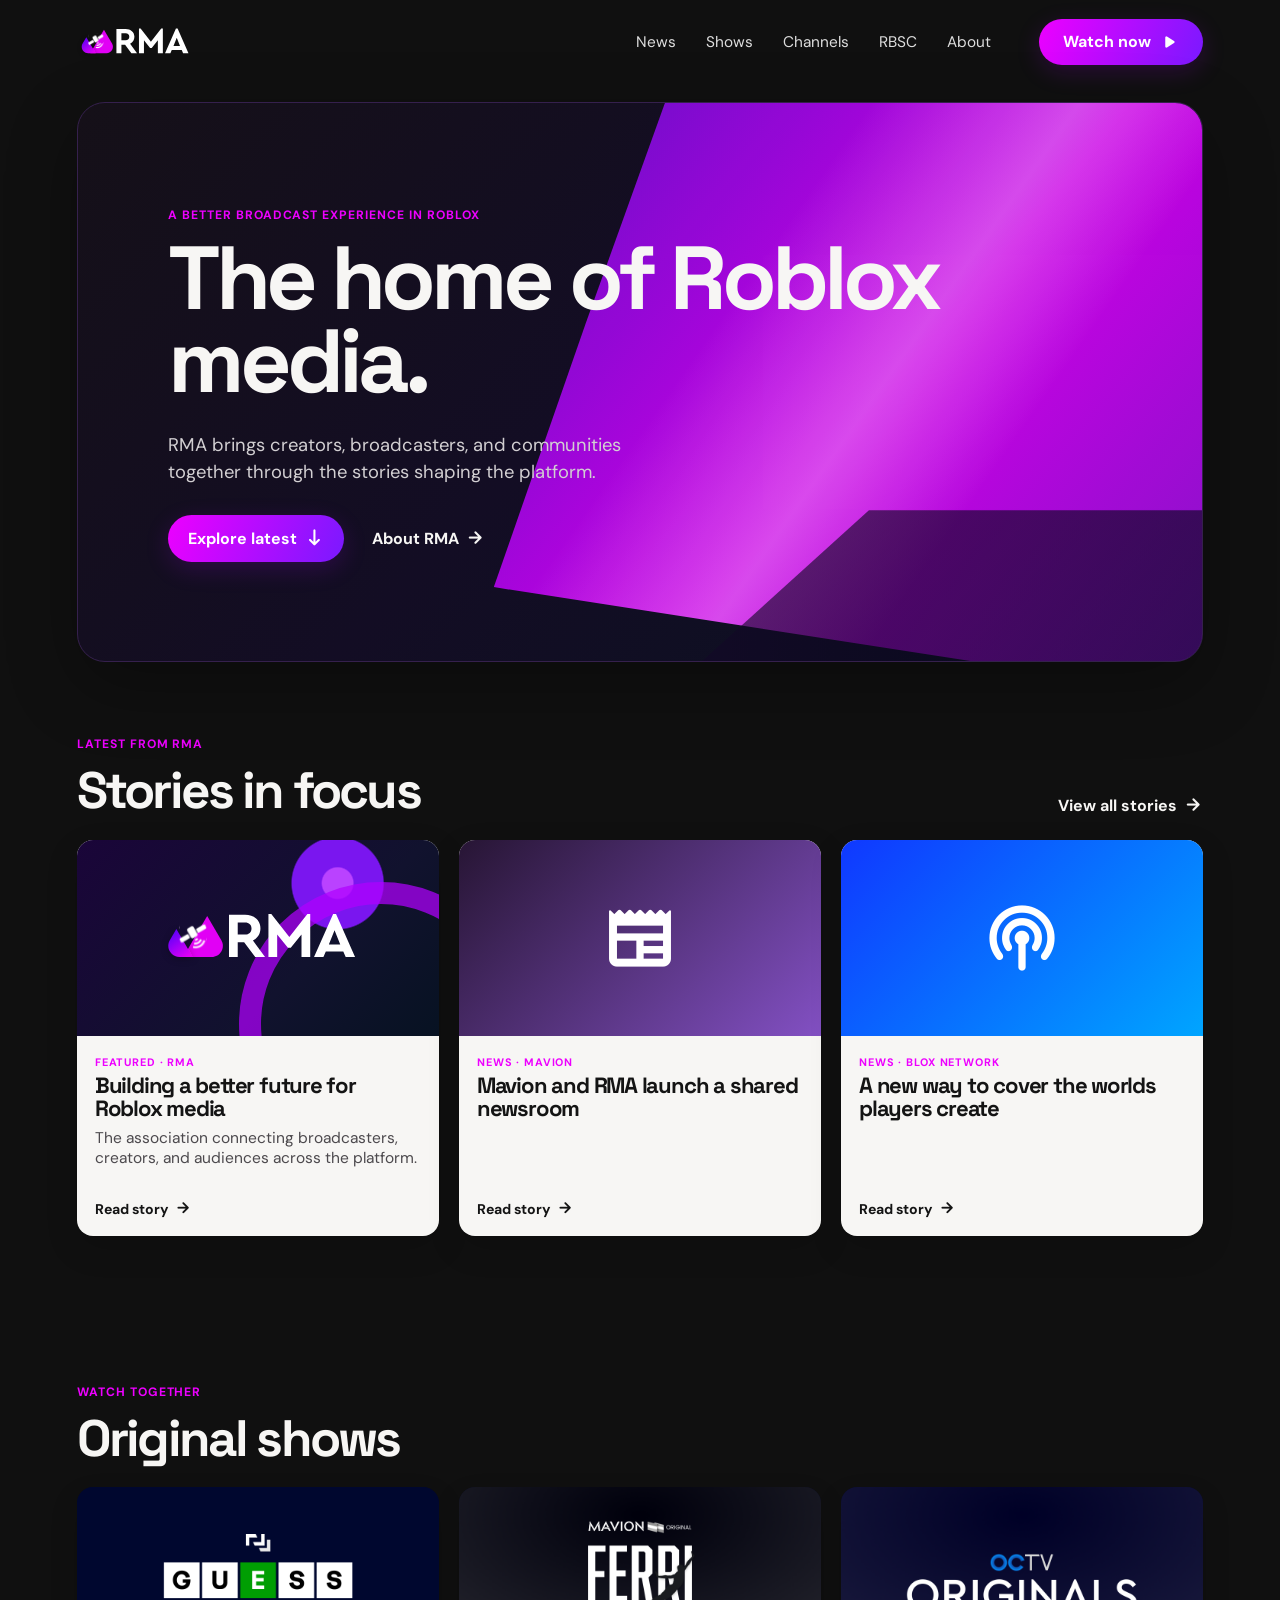
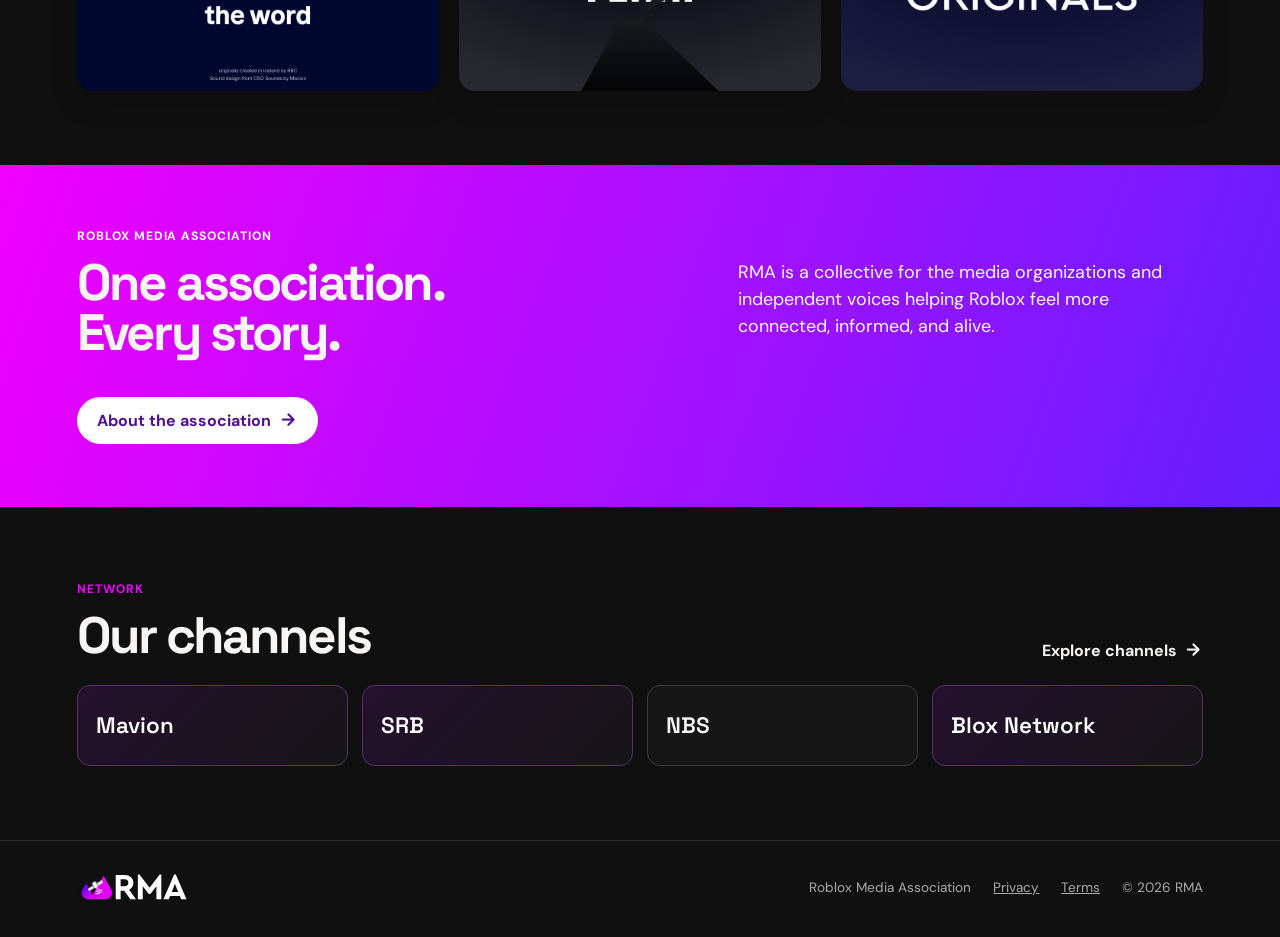
==== index.html @ 397e0dff "Add SRB Network verified channel link" ====
<!doctype html>
<html lang="en">
  <head>
    <meta charset="UTF-8" />
    <meta name="viewport" content="width=device-width, initial-scale=1.0" />
    <meta name="description" content="RMA — the Roblox Media Association." />
    <title>RMA — Roblox Media Association</title>
    <link rel="preconnect" href="https://fonts.googleapis.com" />
    <link rel="preconnect" href="https://fonts.gstatic.com" crossorigin />
    <link href="https://fonts.googleapis.com/css2?family=DM+Sans:wght@400;500;600;700&family=Space+Grotesk:wght@500;600;700&family=Material+Symbols+Rounded:opsz,wght,FILL,GRAD@20..48,100..700,0..1,-50..200&display=swap" rel="stylesheet" />
    <link rel="stylesheet" href="styles.css" />
    <link rel="stylesheet" href="header-fix.css" />
    <link rel="stylesheet" href="design-refine.css" />
    <link rel="stylesheet" href="pages.css" />
    <link rel="stylesheet" href="hero-refine.css" />
    <link rel="stylesheet" href="channel-links.css" />
  </head>
  <body>
    <header class="topbar">
      <a class="brand" href="#top" aria-label="RMA home"><img src="assets/rma-light.svg" alt="RMA" /></a>
      <nav aria-label="Primary navigation"><a href="news.html">News</a><a href="shows.html">Shows</a><a href="channels.html">Channels</a><a href="rbsc.html">RBSC</a><a href="about.html">About</a></nav>
      <a class="watch-button" href="shows.html">Watch now <span class="material-symbols-rounded">play_arrow</span></a>
    </header>

    <main id="top">
      <section class="hero" aria-labelledby="hero-title">
        <p class="eyebrow">A better broadcast experience in Roblox</p>
        <h1 id="hero-title">The home of Roblox media.</h1>
        <p class="hero-copy">RMA brings creators, broadcasters, and communities together through the stories shaping the platform.</p>
        <div class="hero-actions"><a class="primary-button" href="news.html">Explore latest <span class="material-symbols-rounded">south</span></a><a class="text-link" href="about.html">About RMA <span class="material-symbols-rounded">arrow_forward</span></a></div>
        <div class="signal signal-one"></div><div class="signal signal-two"></div>
      </section>

      <section class="section" id="news" aria-labelledby="news-title">
        <div class="section-heading"><div><p class="eyebrow">Latest from RMA</p><h2 id="news-title">Stories in focus</h2></div><a class="text-link" href="news.html">View all stories <span class="material-symbols-rounded">arrow_forward</span></a></div>
        <div class="story-grid" id="all-stories">
          <article class="story story-feature"><div class="art orbital"><img src="assets/rma-light.svg" alt="RMA" /></div><div class="story-content"><p class="tag">Featured · RMA</p><h3>Building a better future for Roblox media</h3><p>The association connecting broadcasters, creators, and audiences across the platform.</p><a href="about.html">Read story <span class="material-symbols-rounded">arrow_forward</span></a></div></article>
          <article class="story"><div class="art dusk"><span class="material-symbols-rounded">newspaper</span></div><div class="story-content"><p class="tag">News · Mavion</p><h3>Mavion and RMA launch a shared newsroom</h3><a href="news.html">Read story <span class="material-symbols-rounded">arrow_forward</span></a></div></article>
          <article class="story"><div class="art neon"><span class="material-symbols-rounded">podcasts</span></div><div class="story-content"><p class="tag">News · Blox Network</p><h3>A new way to cover the worlds players create</h3><a href="news.html">Read story <span class="material-symbols-rounded">arrow_forward</span></a></div></article>
        </div>
      </section>

      <section class="section" id="shows" aria-labelledby="shows-title">
        <div class="section-heading"><div><p class="eyebrow">Watch together</p><h2 id="shows-title">Original shows</h2></div></div>
        <div class="show-grid">
          <a class="show-card" href="shows.html"><img src="assets/guess-the-word.png" alt="Guess the Word game show" /></a>
          <a class="show-card" href="shows.html"><img src="assets/ferry.png" alt="Mavion Original Ferry" /></a>
          <a class="show-card" href="shows.html"><img src="assets/octv-originals.png" alt="OCTV Originals" /></a>
        </div>
      </section>

      <section class="association" id="about"><div><p class="eyebrow">Roblox Media Association</p><h2>One association.<br/>Every story.</h2></div><p>RMA is a collective for the media organizations and independent voices helping Roblox feel more connected, informed, and alive.</p><a class="primary-button" href="about.html">About the association <span class="material-symbols-rounded">arrow_forward</span></a></section>

      <section class="section" id="channels" aria-labelledby="channels-title"><div class="section-heading"><div><p class="eyebrow">Network</p><h2 id="channels-title">Our channels</h2></div><a class="text-link" href="channels.html">Explore channels <span class="material-symbols-rounded">arrow_forward</span></a></div><div class="channel-list"><a href="external.html?site=mavion">Mavion</a><a href="external.html?site=srb">SRB</a><span>NBS</span><a href="external.html?site=blox">Blox Network</a></div></section>
    </main>
    <footer><a class="brand" href="#top"><img src="assets/rma-light.svg" alt="RMA" /></a><span>Roblox Media Association</span><a href="privacy.html">Privacy</a><a href="terms.html">Terms</a><span>© 2026 RMA</span></footer>
  <script src="page-transitions.js"></script></body>
</html>
---- styles.css ----
:root{--bg:#101010;--paper:#f7f6f4;--ink:#141414;--pink:#ed00ff}*{box-sizing:border-box}html{scroll-behavior:smooth}body{margin:0;background:var(--bg);color:var(--paper);font-family:"DM Sans",sans-serif}.topbar,main,footer{max-width:1440px;margin:auto;padding-inline:6vw}.topbar{height:92px;display:flex;align-items:center;gap:48px;justify-content:space-between}.brand{color:white;text-decoration:none;display:flex;align-items:center}.brand img{display:block;width:155px;height:45px;object-fit:contain}nav{display:flex;gap:30px;margin-left:auto}nav a,footer,a{color:inherit}nav a{text-decoration:none;color:#ddd;font-size:.96rem}nav a:hover,.text-link:hover{color:var(--pink)}.material-symbols-rounded{font-variation-settings:"FILL" 1,"wght" 600,"GRAD" 0,"opsz" 24;vertical-align:middle;font-size:1.18em}.watch-button,.primary-button{background:linear-gradient(112deg,var(--pink),#7a19ff);color:white;text-decoration:none;font-weight:700;border-radius:99px;padding:13px 20px;box-shadow:0 7px 25px #b400ff2b;display:inline-flex;align-items:center;gap:8px}.hero{min-height:620px;position:relative;overflow:hidden;padding:130px 0 98px;border-bottom:1px solid #303030}.hero>*:not(.signal){position:relative;z-index:1}.eyebrow,.tag{color:var(--pink);font-size:.76rem;text-transform:uppercase;letter-spacing:.08em;font-weight:700;margin:0 0 14px}.hero h1,h2,h3{font-family:"Space Grotesk",sans-serif;letter-spacing:-.055em}.hero h1{font-size:clamp(3.5rem,7vw,6.9rem);line-height:.93;max-width:800px;margin:0}.hero-copy{color:#d2cfd2;max-width:500px;font-size:1.15rem;line-height:1.5;margin:28px 0}.hero-actions{display:flex;align-items:center;gap:28px}.text-link{font-weight:700;text-decoration:none;display:inline-flex;align-items:center;gap:7px}.signal{position:absolute;border-radius:50%;background:radial-gradient(circle at 38% 35%,#f9b5ff 0 1%,#d500ff 15%,#5916bd 37%,#161019 61%,transparent 62%);box-shadow:inset -35px -45px 80px #0008}.signal-one{width:min(92vw,1120px);height:min(92vw,1120px);right:-280px;top:-295px;opacity:.97}.signal-two{width:min(58vw,720px);height:min(58vw,720px);right:15vw;bottom:-530px;opacity:.63}.section{padding:92px 0}.section-heading{display:flex;align-items:end;justify-content:space-between;margin-bottom:29px}.section-heading h2,.association h2{font-size:clamp(2.2rem,4vw,3.7rem);line-height:.97;margin:0}.story-grid{display:grid;grid-template-columns:1.35fr 1fr 1fr;gap:17px}.story{min-height:375px;border-radius:19px;overflow:hidden;background:var(--paper);color:var(--ink);display:flex;flex-direction:column}.art{height:184px;display:grid;place-items:center;overflow:hidden}.orbital{background:#07071a}.orbital img{width:64%;height:70%;object-fit:contain}.dusk{background:linear-gradient(135deg,#e7cba8,#f8e8e4 42%,#bdc7fa);color:#28100d}.dusk .material-symbols-rounded,.neon .material-symbols-rounded{font-size:5.5rem}.neon{background:linear-gradient(135deg,#122dff,#00dcff 125%);color:white}.story-content{padding:15px 17px 18px;display:flex;flex:1;flex-direction:column}.story-content .tag{margin-bottom:5px;font-size:.68rem}.story h3{font-size:1.35rem;line-height:1.02;margin:0}.story p:not(.tag){margin:8px 0;color:#4c494d;line-height:1.3}.story-content a{font-weight:700;font-size:.88rem;margin-top:auto;text-decoration:none;display:inline-flex;align-items:center;gap:6px}.show-grid{display:grid;grid-template-columns:repeat(3,1fr);gap:20px}.show-card{min-height:260px;border-radius:18px;overflow:hidden;background:#090b22}.show-card img{display:block;width:100%;height:100%;object-fit:cover}.association{background:linear-gradient(110deg,#f000ff,#641eff);padding:63px 6vw;display:grid;grid-template-columns:1.2fr .9fr;gap:40px;align-items:end;margin-inline:-6vw}.association .eyebrow{color:white}.association p:not(.eyebrow){font-size:1.12rem;line-height:1.5;max-width:430px}.association .primary-button{background:white;color:#50108f;box-shadow:none;justify-self:start}.channel-list{display:grid;grid-template-columns:repeat(4,1fr);gap:14px}.channel-list span{padding:25px 18px;border:1px solid #3b3b3b;border-radius:13px;font-family:"Space Grotesk";font-size:1.4rem;font-weight:600;background:#161616}footer{border-top:1px solid #303030;padding-top:30px;padding-bottom:32px;display:flex;align-items:center;gap:22px;color:#aaa;font-size:.85rem}footer .brand{margin-right:auto}footer .brand img{width:110px;height:34px}@media(max-width:800px){.topbar{height:76px;padding-inline:5vw}.topbar nav{display:none}.watch-button{font-size:.85rem;padding:10px 14px}.brand img{width:126px;height:37px}.hero{padding:75px 0 65px;min-height:500px}.signal-one{width:780px;height:780px;right:-440px;top:-210px}.signal-two{width:470px;height:470px;right:-160px;bottom:-300px}.section{padding:60px 0}.story-grid,.show-grid{grid-template-columns:1fr}.story{min-height:340px}.story-feature{min-height:390px}.show-card{min-height:auto;aspect-ratio:16/9}.association{grid-template-columns:1fr;padding:48px 5vw;gap:13px;margin-inline:-5vw}.channel-list{grid-template-columns:1fr 1fr}footer{padding-inline:5vw;flex-wrap:wrap}.section-heading .text-link{display:none}}@media(max-width:430px){.watch-button{display:none}.hero h1{font-size:3.25rem}.hero-copy{font-size:1rem}.channel-list{grid-template-columns:1fr}.hero-actions{gap:16px}}
---- header-fix.css ----
/* Header refinement: keeps the identity present without overpowering the page. */
.topbar { height: 84px; }
.brand img { width: 112px; height: 34px; }
.watch-button {
  min-width: 164px;
  height: 46px;
  padding: 0 18px;
  justify-content: center;
  line-height: 1;
}
.watch-button .material-symbols-rounded {
  display: block;
  font-size: 20px;
  line-height: 1;
}
@media (max-width: 800px) {
  .brand img { width: 100px; height: 30px; }
}
---- design-refine.css ----
/* A calmer, consistent editorial rhythm for cards and programme art. */
.section { padding-block: 74px; }
.section-heading { margin-bottom: 24px; }
.story-grid { grid-template-columns: repeat(3, minmax(0, 1fr)); gap: 20px; }
.story { min-height: 396px; border-radius: 16px; box-shadow: 0 12px 32px #00000026; }
.art { height: 196px; }
.orbital { position: relative; background: radial-gradient(circle at 72% 22%, #ba42ff 0 5%, transparent 5.5%), radial-gradient(circle at 72% 22%, #7a16ef 0 15%, transparent 15.5%), linear-gradient(135deg, #1a0539, #11122e 63%, #071222); }
.orbital::after { content: ""; position: absolute; width: 240px; height: 240px; right: -84px; bottom: -130px; border: 22px solid #b000ff; border-radius: 50%; opacity: .72; }
.orbital img { position: relative; z-index: 1; width: 54%; height: 58%; object-fit: contain; }
.dusk { background: linear-gradient(135deg, #271534, #8753ca 105%); color: #fff; }
.neon { background: linear-gradient(135deg, #1038ff, #00a5ff); }
.dusk .material-symbols-rounded, .neon .material-symbols-rounded { font-size: 72px; }
.story-content { padding: 19px 18px 18px; }
.story h3 { font-size: 1.38rem; line-height: 1.05; }
.story p:not(.tag) { font-size: .97rem; }
.show-grid { gap: 20px; }
.show-card { min-height: 0; aspect-ratio: 16 / 9; border-radius: 16px; background: #090b22; box-shadow: 0 12px 28px #00000028; }
.show-card img { object-fit: cover; transform: scale(1.012); transition: transform .25s ease; }
.show-card:hover img { transform: scale(1.045); }
@media (max-width: 800px) { .section { padding-block: 54px; } .story-grid { grid-template-columns: 1fr; } .story { min-height: 355px; } }
---- pages.css ----
.page-hero{max-width:1440px;margin:auto;padding:78px 6vw 54px;position:relative;overflow:hidden;border-bottom:1px solid #2f2f2f}.page-hero h1{font-family:"Space Grotesk",sans-serif;font-size:clamp(3.4rem,8vw,7.4rem);letter-spacing:-.075em;line-height:.86;margin:0;max-width:800px}.page-hero p:not(.eyebrow){max-width:540px;color:#c8c3c9;font-size:1.12rem;line-height:1.55;margin:26px 0 0}.page-hero:after{content:"";position:absolute;width:520px;height:520px;border:56px solid #8c1dff;right:-230px;top:-270px;border-radius:50%;opacity:.68}.page-hero>*{position:relative;z-index:1}.page-main{max-width:1440px;margin:auto;padding:66px 6vw 100px}.page-grid{display:grid;grid-template-columns:repeat(3,minmax(0,1fr));gap:20px}.news-card{background:#f6f4f2;color:#151216;border-radius:18px;padding:26px;min-height:250px;display:flex;flex-direction:column;text-decoration:none;transition:transform .2s ease,box-shadow .2s ease}.news-card:hover{transform:translateY(-4px);box-shadow:0 15px 32px #0004}.news-card .material-symbols-rounded{font-size:2.3rem;color:#8619e9;margin-bottom:auto}.news-card h2{font-family:"Space Grotesk",sans-serif;letter-spacing:-.055em;line-height:1.02;font-size:1.65rem;margin:18px 0 8px}.news-card p{margin:0;color:#5e5960;line-height:1.45}.news-card .tag{margin-top:18px;margin-bottom:0}.shows-page-grid{display:grid;grid-template-columns:repeat(2,minmax(0,1fr));gap:24px}.show-feature{overflow:hidden;border-radius:20px;background:#10122e;text-decoration:none;position:relative;aspect-ratio:16/9}.show-feature img{width:100%;height:100%;object-fit:cover;display:block;transition:transform .3s ease}.show-feature:hover img{transform:scale(1.035)}.channel-page-grid{display:grid;grid-template-columns:repeat(2,minmax(0,1fr));gap:18px}.channel-card{border:1px solid #3b3b3b;border-radius:18px;min-height:180px;padding:27px;background:linear-gradient(135deg,#1c1c1c,#101010);display:flex;flex-direction:column;justify-content:space-between}.channel-card .material-symbols-rounded{font-size:2rem;color:#e200ff}.channel-card h2{font-family:"Space Grotesk",sans-serif;font-size:2rem;letter-spacing:-.06em;margin:0}.channel-card p{margin:0;color:#bdb8bd}.about-page{max-width:900px}.about-page h2{font-family:"Space Grotesk",sans-serif;font-size:clamp(2rem,4vw,3.3rem);letter-spacing:-.07em;line-height:1;margin:0 0 22px}.about-page p{font-size:1.18rem;line-height:1.65;color:#d0ccd1;max-width:700px}.value-list{margin-top:48px;display:grid;gap:0;border-top:1px solid #343434}.value{padding:23px 0;border-bottom:1px solid #343434;display:grid;grid-template-columns:70px 1fr;gap:16px}.value span{font-family:"Space Grotesk";font-size:1.05rem;color:#df00ff}.value h3{font-family:"Space Grotesk";font-size:1.45rem;letter-spacing:-.04em;margin:0}.value p{font-size:1rem;margin:7px 0 0;color:#aaa}.page-footer{border-top:1px solid #303030}@media(max-width:800px){.page-hero{padding:60px 5vw 46px}.page-main{padding:48px 5vw 70px}.page-grid,.shows-page-grid,.channel-page-grid{grid-template-columns:1fr}.page-hero:after{right:-360px;top:-230px}.value{grid-template-columns:45px 1fr}}
---- hero-refine.css ----
/* The home hero is a feature card, not a floating background effect. */
.hero {
  min-height: 560px;
  margin-top: 18px;
  padding: 104px 8% 78px;
  border: 1px solid #35204d;
  border-radius: 28px;
  background: linear-gradient(135deg, #151018 0%, #130d24 48%, #0b1121 100%);
  box-shadow: 0 24px 70px #0000004d;
}
.signal { border-radius: 0; box-shadow: none; filter: none; }
.signal-one {
  width: 68%; height: 118%; right: -5%; top: -10%; opacity: .96;
  background: linear-gradient(130deg, #5d12cb 0%, #d300ee 52%, #7e16cb 100%);
  clip-path: polygon(25% 0, 100% 0, 100% 100%, 0 82%, 12% 42%);
}
.signal-one::after {
  content: ""; position: absolute; inset: 0;
  background: linear-gradient(125deg, transparent 34%, #f3a5ff75 51%, transparent 65%);
}
.signal-two {
  width: 57%; height: 27%; right: 0; bottom: 0; opacity: .62;
  background: linear-gradient(90deg, transparent, #15072a 10%, #020714 100%);
  clip-path: polygon(22% 100%, 48% 0, 100% 0, 100% 100%);
}
@media (max-width: 800px) {
  .hero { min-height: 500px; margin-top: 8px; padding: 76px 7% 58px; border-radius: 20px; }
  .signal-one { width: 100%; right: -35%; }
  .signal-two { width: 90%; }
}
---- channel-links.css ----
/* Global Material Symbols setup for the home-page controls. */
.material-symbols-rounded{font-family:"Material Symbols Rounded";font-weight:normal;font-style:normal;line-height:1;letter-spacing:normal;text-transform:none;display:inline-block;white-space:nowrap;word-wrap:normal;direction:ltr;-webkit-font-feature-settings:"liga";-webkit-font-smoothing:antialiased;font-feature-settings:"liga"}
.channel-list a{padding:25px 18px;border:1px solid #573069;border-radius:13px;font-family:"Space Grotesk";font-size:1.4rem;font-weight:600;background:linear-gradient(135deg,#24102e,#161616);color:#fff;text-decoration:none;display:flex;justify-content:space-between;align-items:center;gap:12px;transition:transform .2s ease,border-color .2s ease}.channel-list a:hover{transform:translateY(-3px);border-color:#e000ff}.channel-list a .material-symbols-rounded{padding:0;border:0;border-radius:0;background:none;color:#e300ff;font-size:20px;flex:0 0 auto;box-shadow:none}@media(max-width:430px){.channel-list a{font-size:1.25rem}}
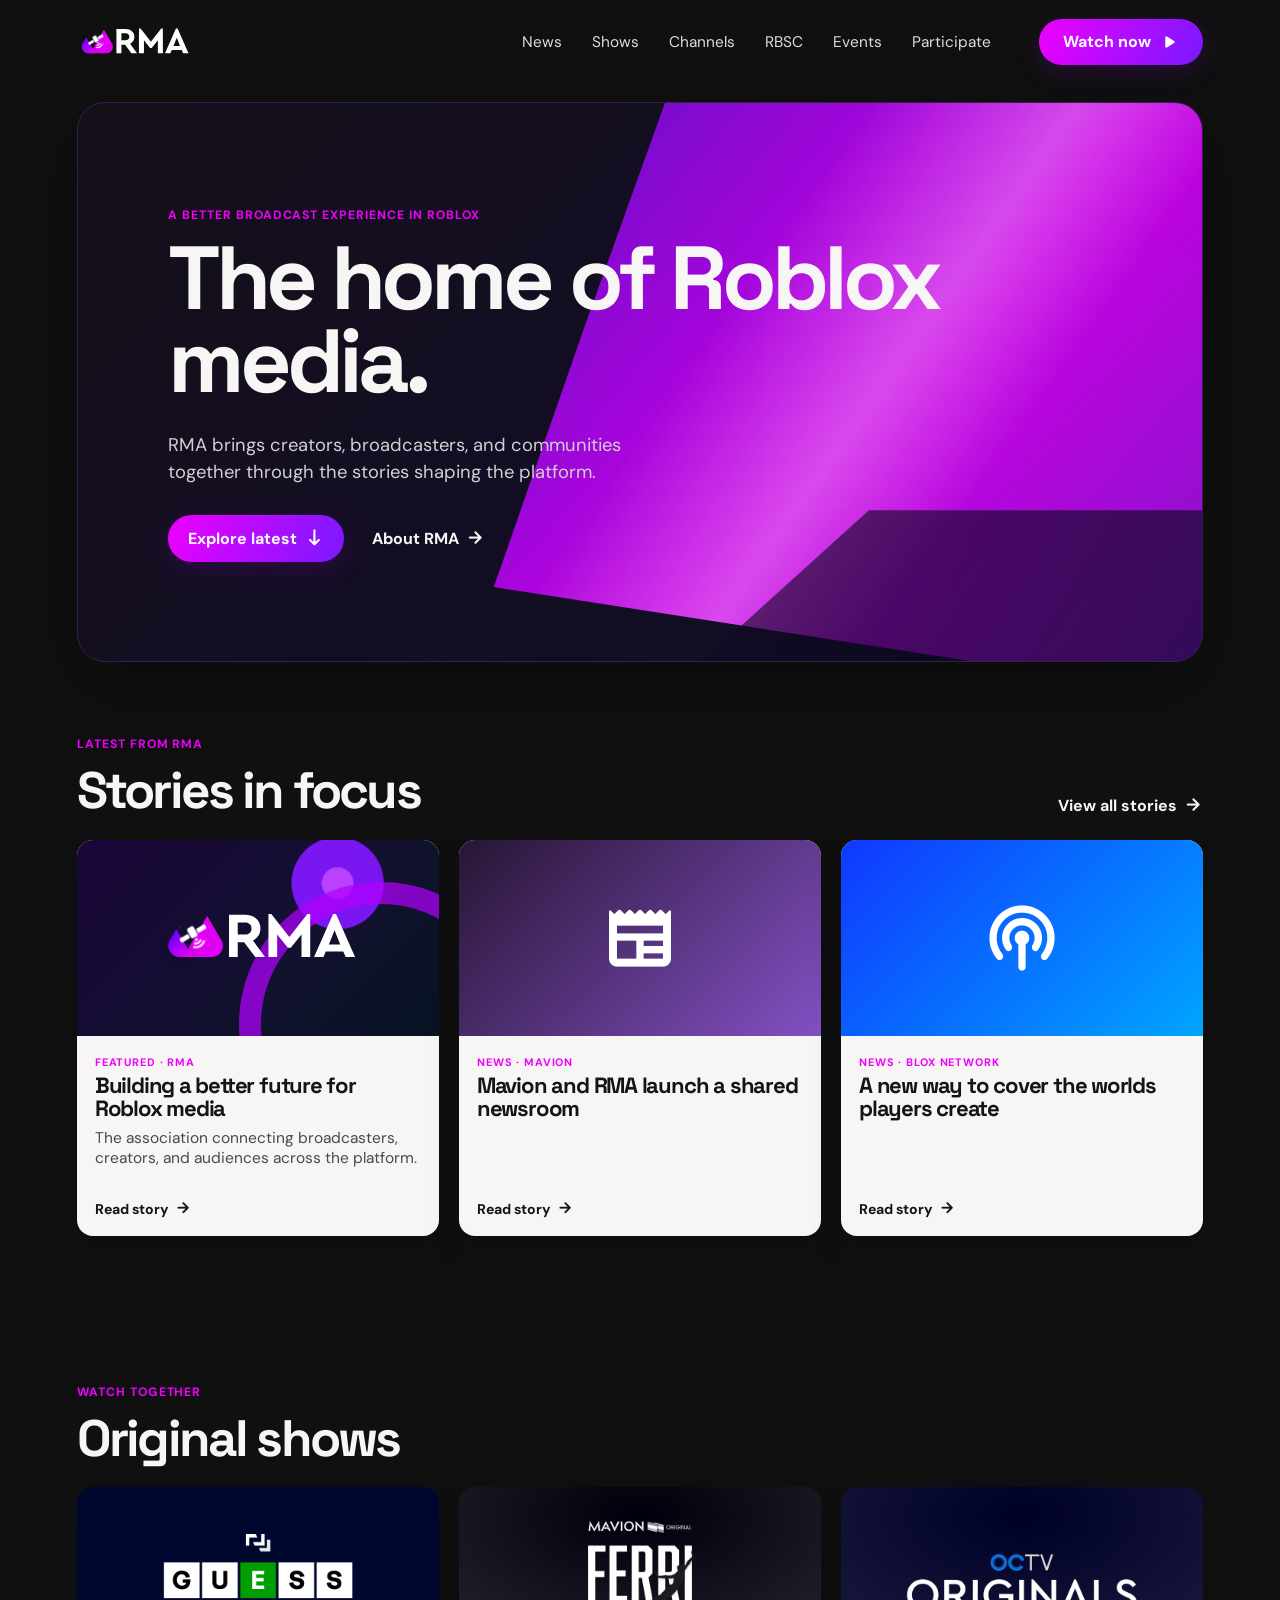
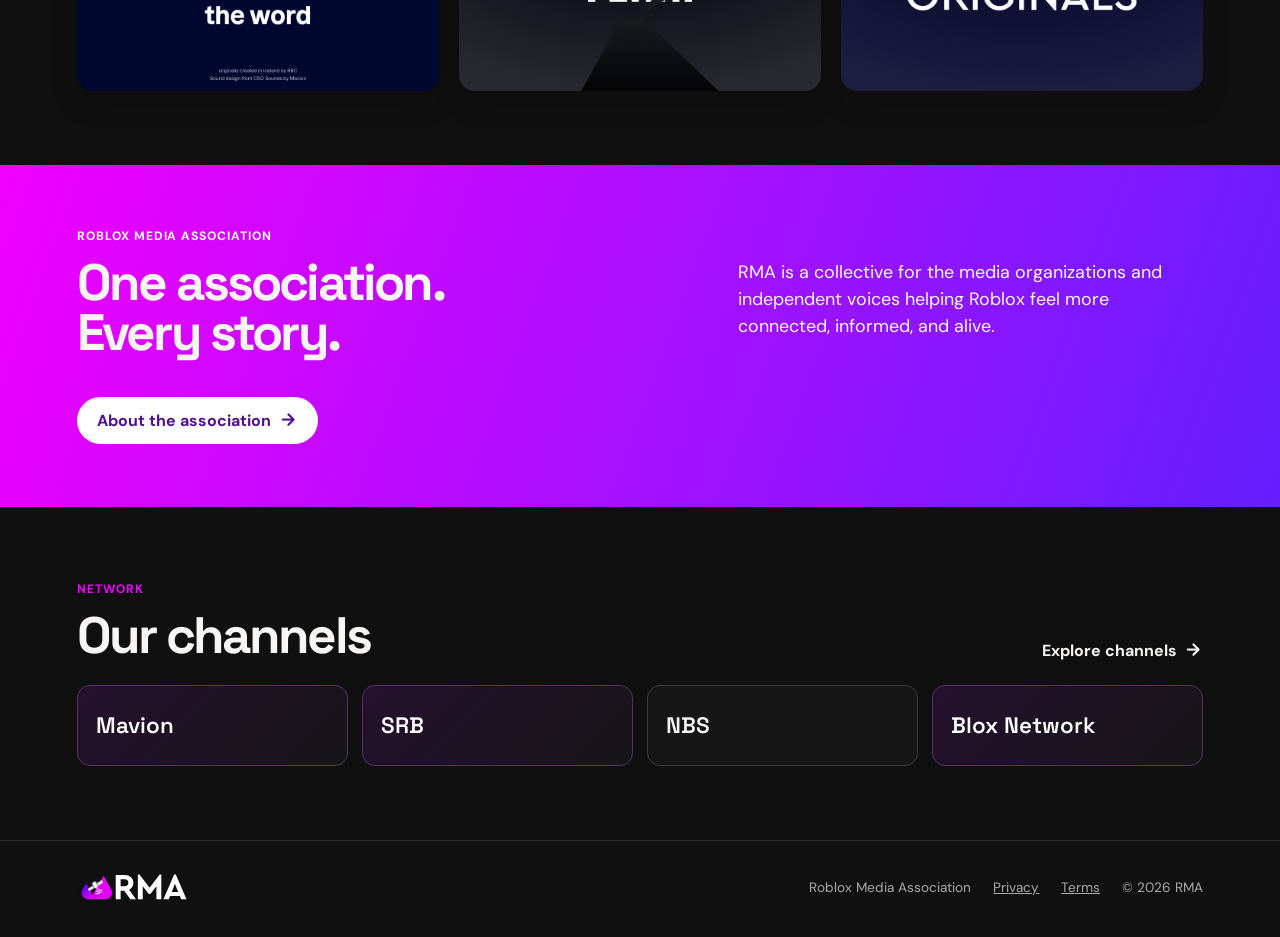
==== commit 3d305203: "Expand RMA with events standards and participation pages" ====
--- a/index.html
+++ b/index.html
@@ -18,7 +18,7 @@
   <body>
     <header class="topbar">
       <a class="brand" href="#top" aria-label="RMA home"><img src="assets/rma-light.svg" alt="RMA" /></a>
-      <nav aria-label="Primary navigation"><a href="news.html">News</a><a href="shows.html">Shows</a><a href="channels.html">Channels</a><a href="rbsc.html">RBSC</a><a href="about.html">About</a></nav>
+      <nav aria-label="Primary navigation"><a href="news.html">News</a><a href="shows.html">Shows</a><a href="channels.html">Channels</a><a href="rbsc.html">RBSC</a><a href="events.html">Events</a><a href="participate.html">Participate</a></nav>
       <a class="watch-button" href="shows.html">Watch now <span class="material-symbols-rounded">play_arrow</span></a>
     </header>
 
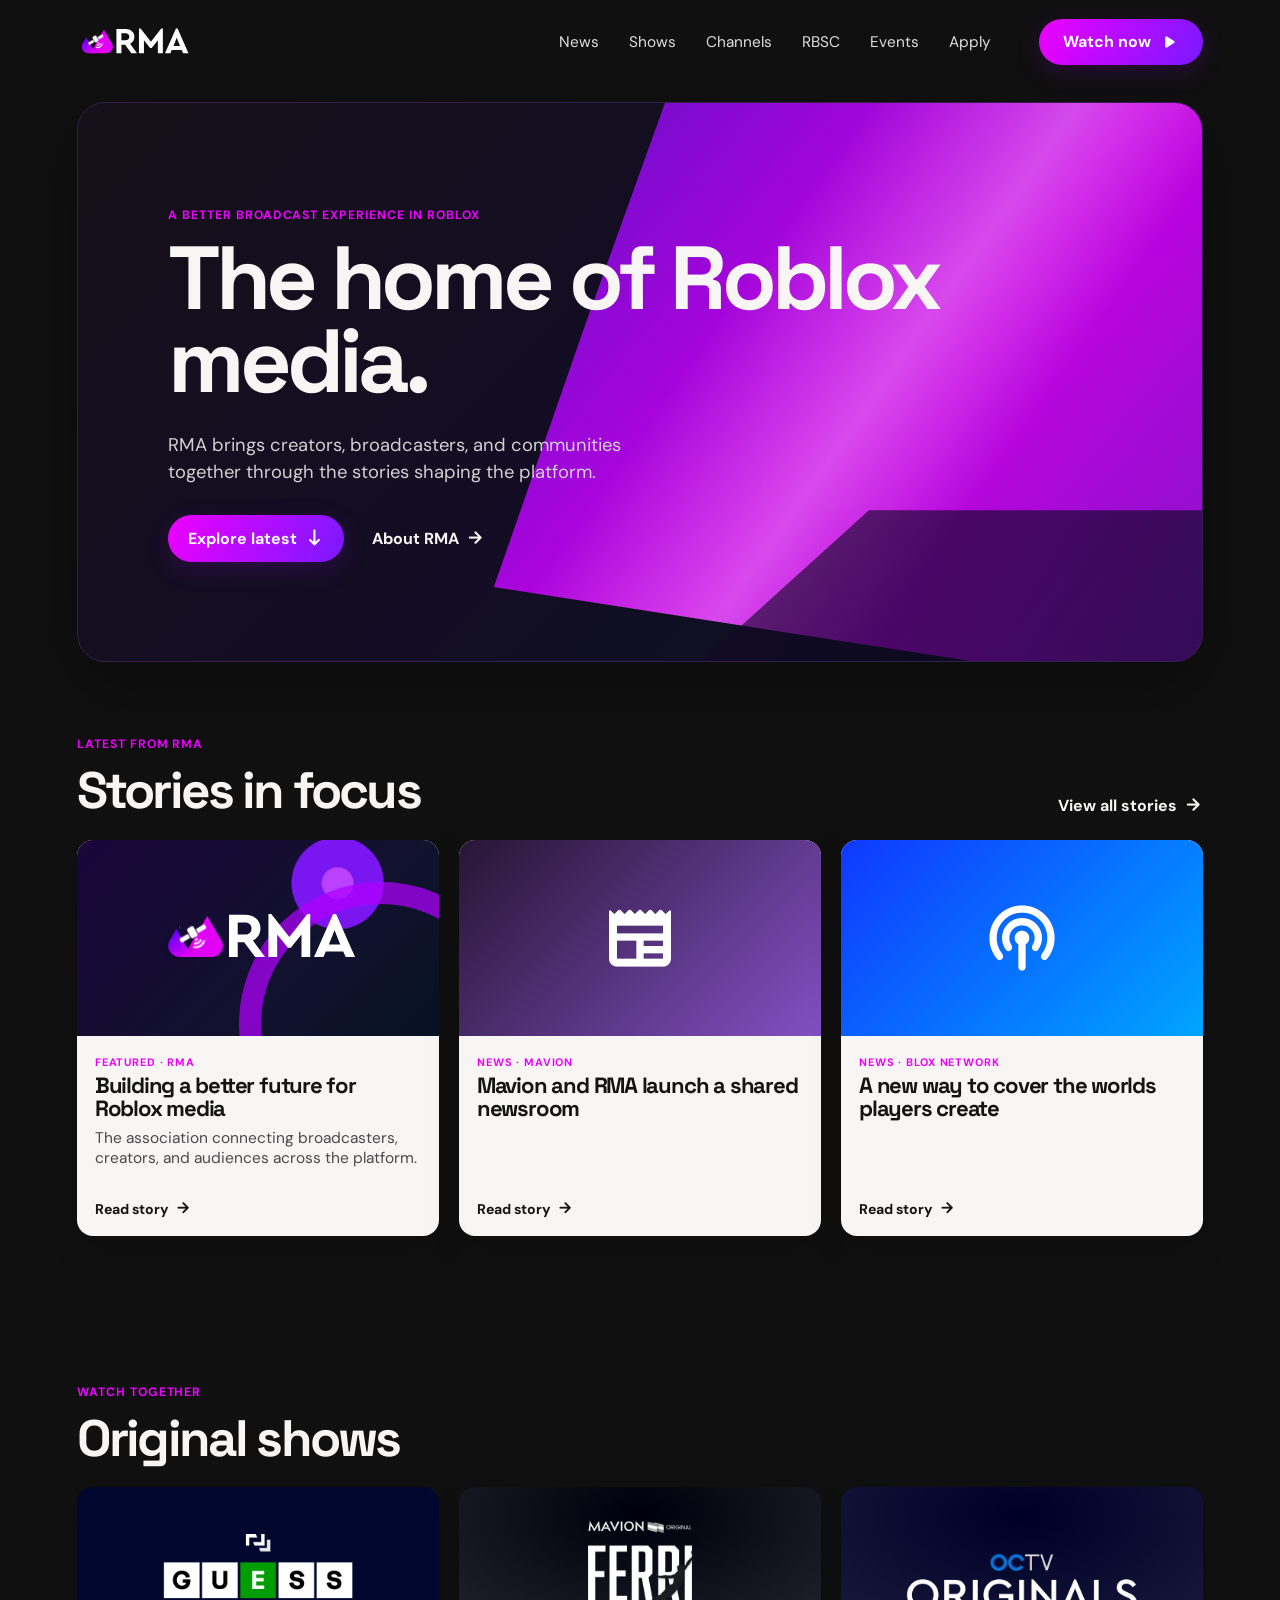
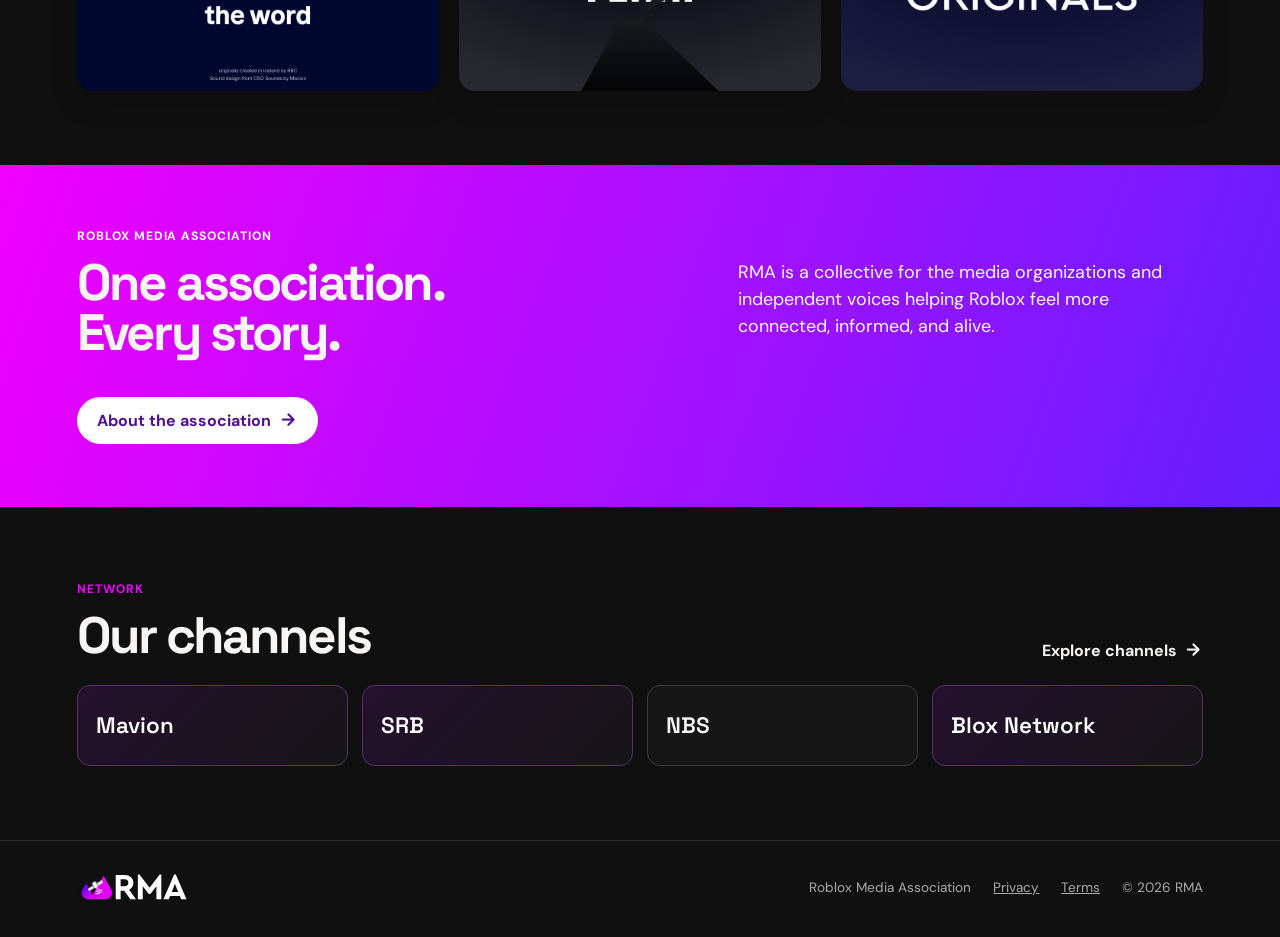
==== commit 46f5ff77: "Add member application handoff page" ====
--- a/index.html
+++ b/index.html
@@ -18,7 +18,7 @@
   <body>
     <header class="topbar">
       <a class="brand" href="#top" aria-label="RMA home"><img src="assets/rma-light.svg" alt="RMA" /></a>
-      <nav aria-label="Primary navigation"><a href="news.html">News</a><a href="shows.html">Shows</a><a href="channels.html">Channels</a><a href="rbsc.html">RBSC</a><a href="events.html">Events</a><a href="participate.html">Participate</a></nav>
+      <nav aria-label="Primary navigation"><a href="news.html">News</a><a href="shows.html">Shows</a><a href="channels.html">Channels</a><a href="rbsc.html">RBSC</a><a href="events.html">Events</a><a href="apply.html">Apply</a></nav>
       <a class="watch-button" href="shows.html">Watch now <span class="material-symbols-rounded">play_arrow</span></a>
     </header>
 
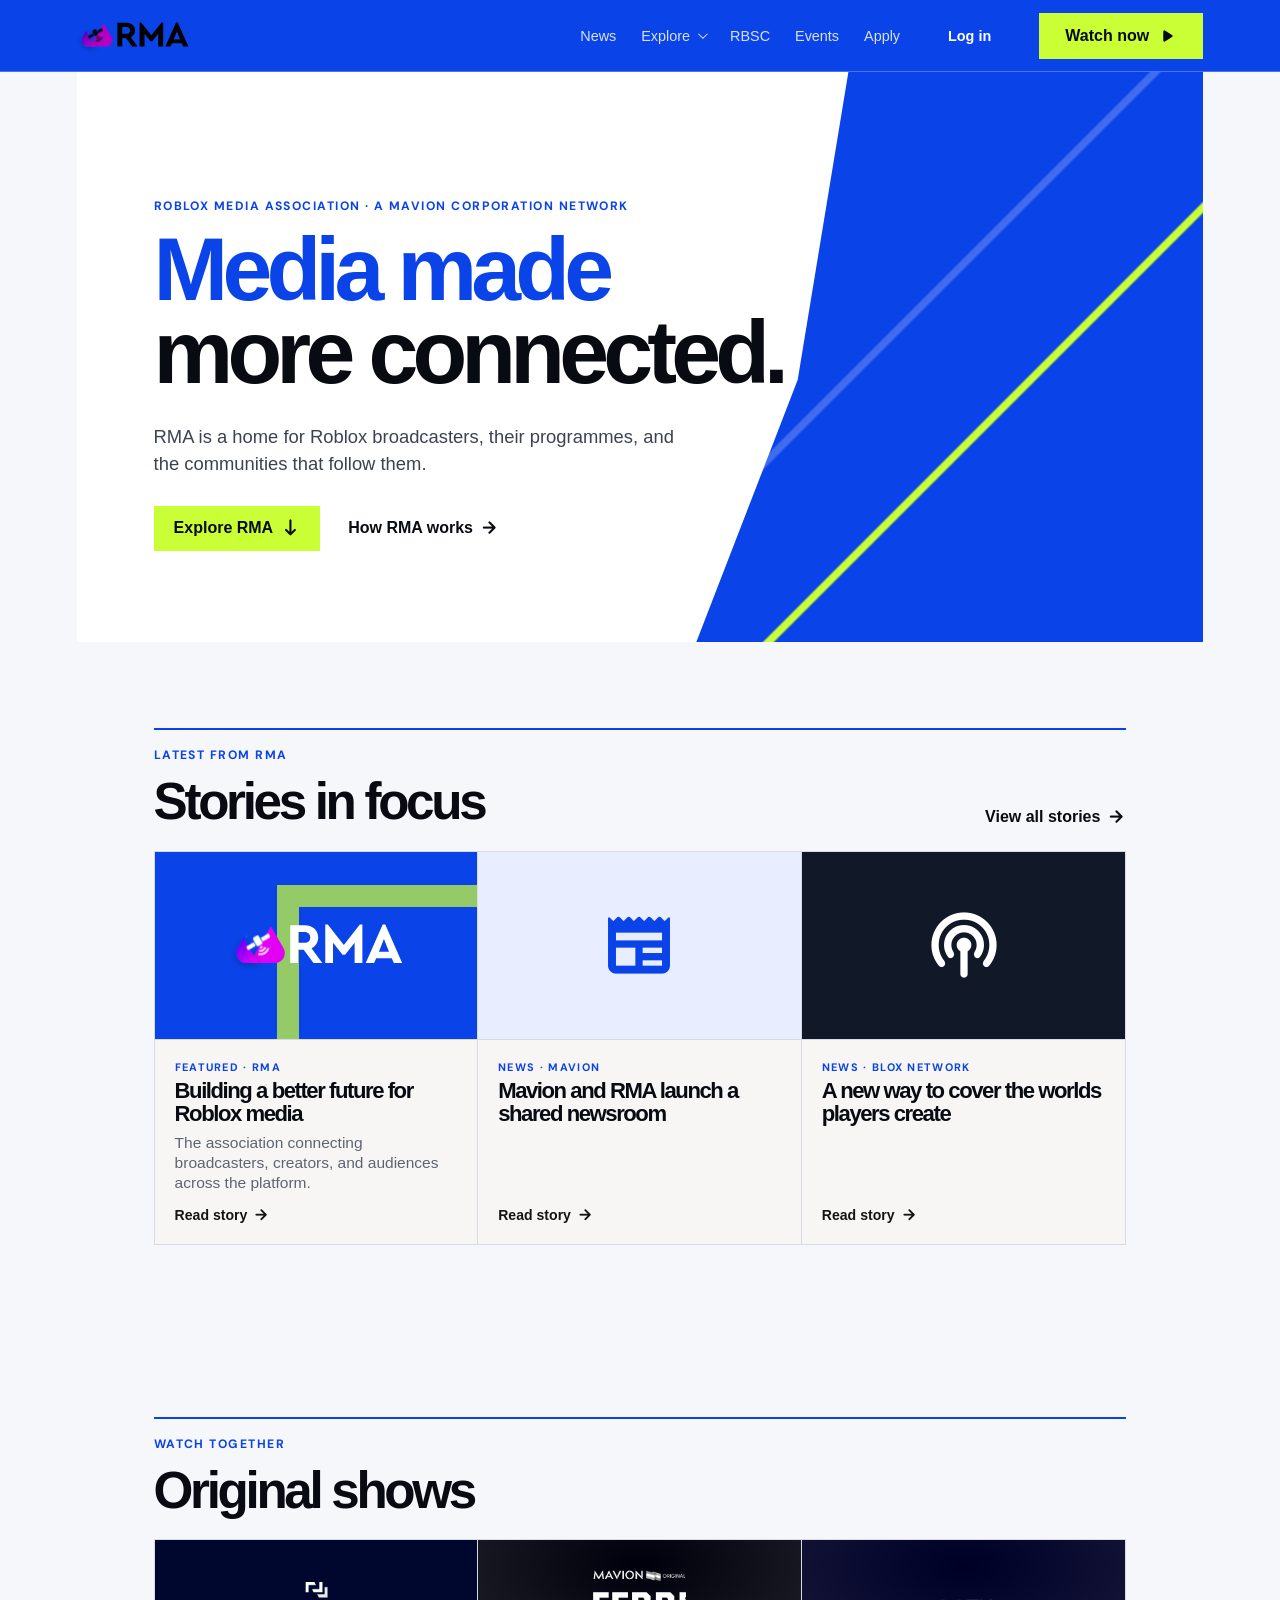
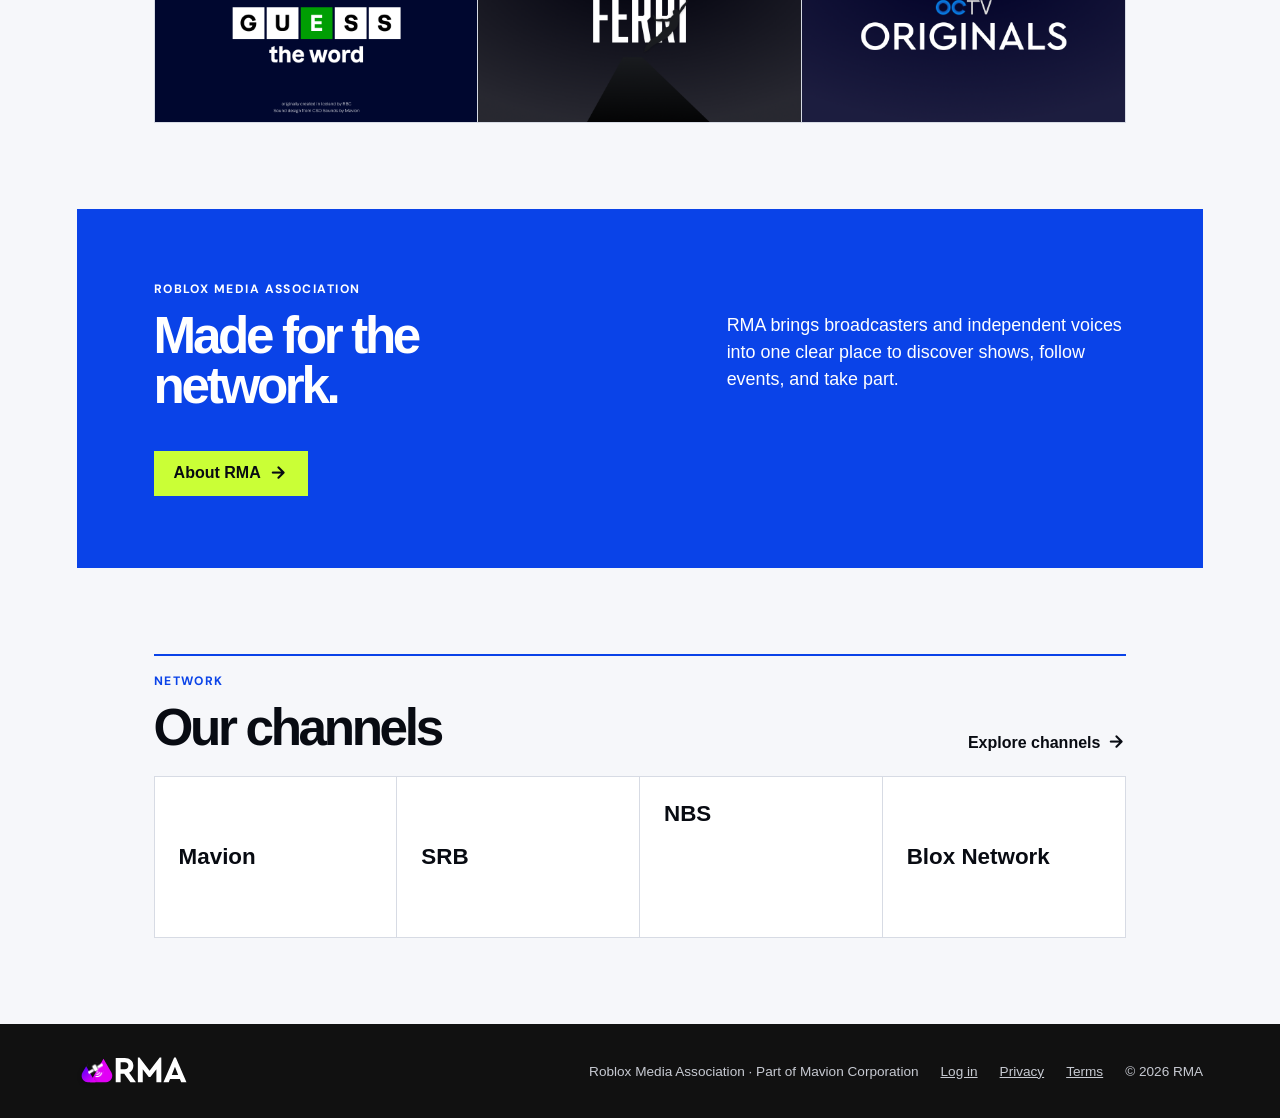
==== commit 79d9039f: "Unify RMA with Mavion brand system" ====
--- a/index.html
+++ b/index.html
@@ -24,10 +24,10 @@
 
     <main id="top">
       <section class="hero" aria-labelledby="hero-title">
-        <p class="eyebrow">A better broadcast experience in Roblox</p>
-        <h1 id="hero-title">The home of Roblox media.</h1>
-        <p class="hero-copy">RMA brings creators, broadcasters, and communities together through the stories shaping the platform.</p>
-        <div class="hero-actions"><a class="primary-button" href="news.html">Explore latest <span class="material-symbols-rounded">south</span></a><a class="text-link" href="about.html">About RMA <span class="material-symbols-rounded">arrow_forward</span></a></div>
+        <p class="eyebrow">Roblox Media Association · A Mavion Corporation network</p>
+        <h1 id="hero-title">Media made<br/>more connected.</h1>
+        <p class="hero-copy">RMA is a home for Roblox broadcasters, their programmes, and the communities that follow them.</p>
+        <div class="hero-actions"><a class="primary-button" href="news.html">Explore RMA <span class="material-symbols-rounded">south</span></a><a class="text-link" href="about.html">How RMA works <span class="material-symbols-rounded">arrow_forward</span></a></div>
         <div class="signal signal-one"></div><div class="signal signal-two"></div>
       </section>
 
@@ -49,10 +49,10 @@
         </div>
       </section>
 
-      <section class="association" id="about"><div><p class="eyebrow">Roblox Media Association</p><h2>One association.<br/>Every story.</h2></div><p>RMA is a collective for the media organizations and independent voices helping Roblox feel more connected, informed, and alive.</p><a class="primary-button" href="about.html">About the association <span class="material-symbols-rounded">arrow_forward</span></a></section>
+      <section class="association" id="about"><div><p class="eyebrow">Roblox Media Association</p><h2>Made for the<br/>network.</h2></div><p>RMA brings broadcasters and independent voices into one clear place to discover shows, follow events, and take part.</p><a class="primary-button" href="about.html">About RMA <span class="material-symbols-rounded">arrow_forward</span></a></section>
 
       <section class="section" id="channels" aria-labelledby="channels-title"><div class="section-heading"><div><p class="eyebrow">Network</p><h2 id="channels-title">Our channels</h2></div><a class="text-link" href="channels.html">Explore channels <span class="material-symbols-rounded">arrow_forward</span></a></div><div class="channel-list"><a href="external.html?site=mavion">Mavion</a><a href="external.html?site=srb">SRB</a><span>NBS</span><a href="external.html?site=blox">Blox Network</a></div></section>
     </main>
-    <footer><a class="brand" href="#top"><img src="assets/rma-light.svg" alt="RMA" /></a><span>Roblox Media Association</span><a href="privacy.html">Privacy</a><a href="terms.html">Terms</a><span>© 2026 RMA</span></footer>
-  <script src="page-transitions.js"></script></body>
+    <footer><a class="brand" href="#top"><img src="assets/rma-light.svg" alt="RMA" /></a><span>Roblox Media Association · Part of Mavion Corporation</span><a href="https://sso.tmc.gg">Log in</a><a href="privacy.html">Privacy</a><a href="terms.html">Terms</a><span>© 2026 RMA</span></footer>
+  <script src="page-transitions.js?v=tmc-brand-3"></script></body>
 </html>
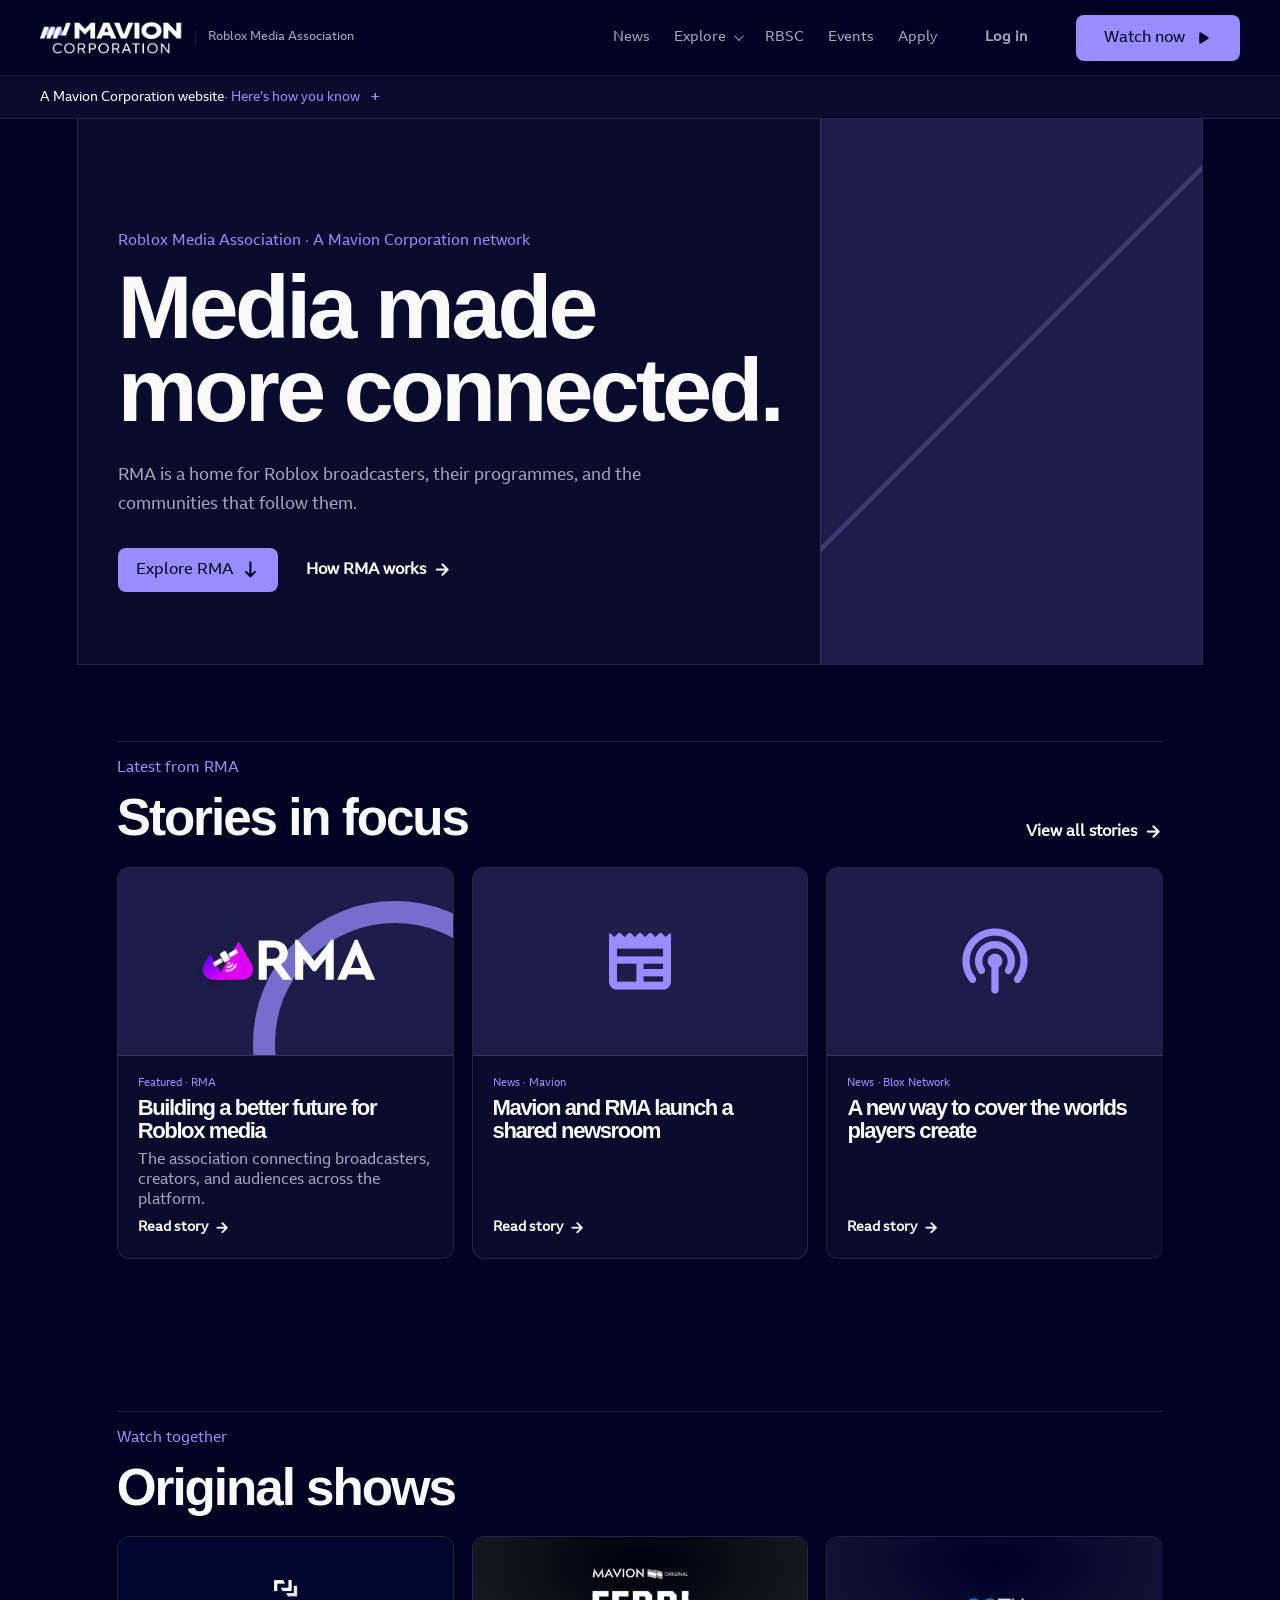
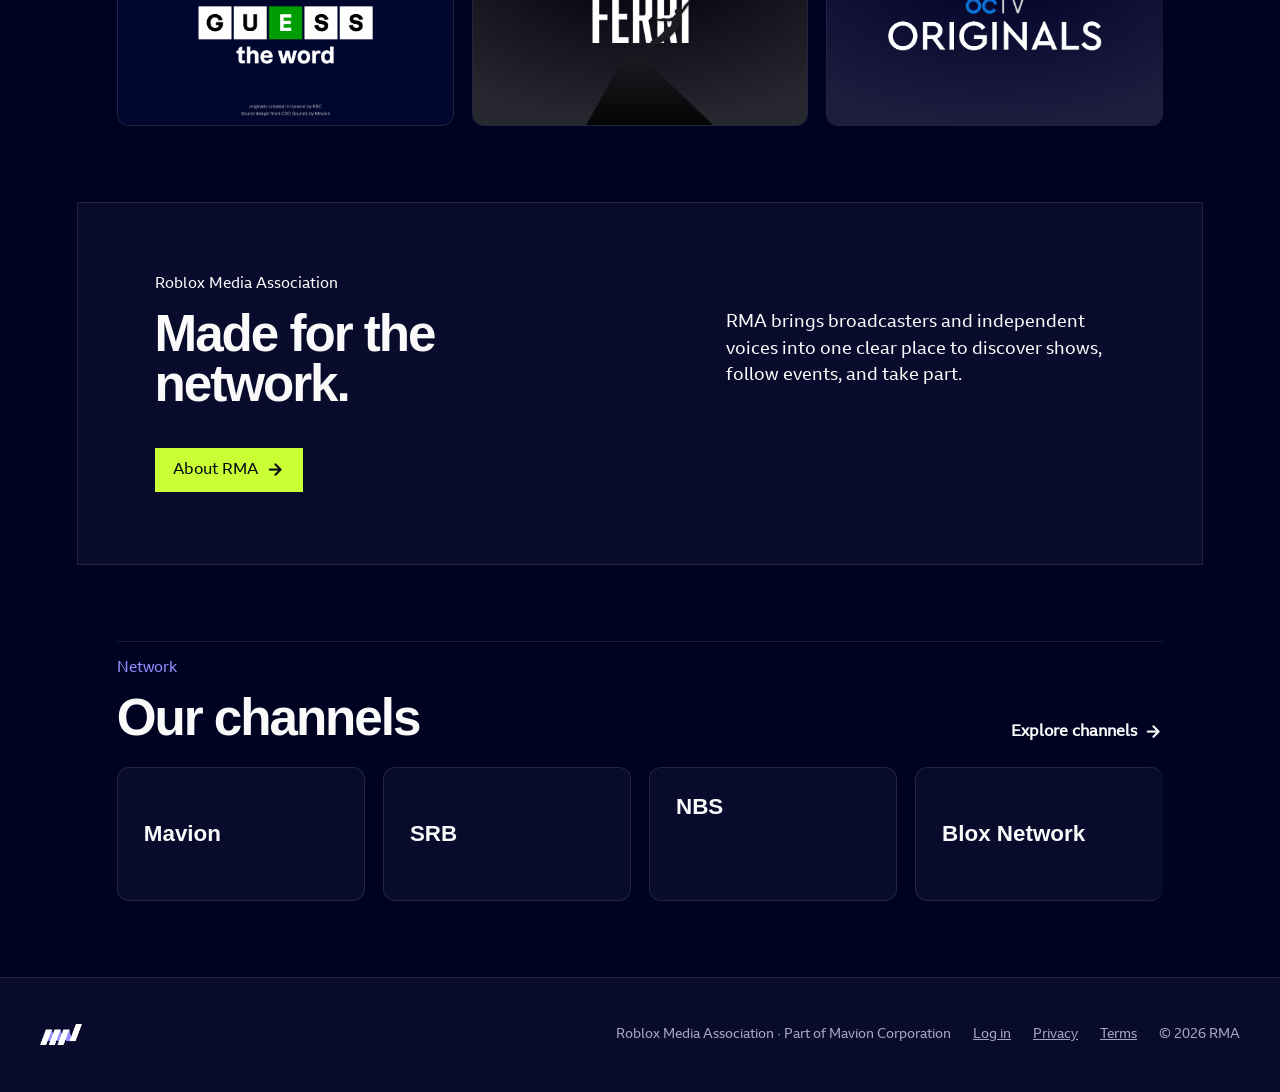
==== commit adbea7ab: "Apply approved Mavion web kit" ====
--- a/index.html
+++ b/index.html
@@ -54,5 +54,5 @@
       <section class="section" id="channels" aria-labelledby="channels-title"><div class="section-heading"><div><p class="eyebrow">Network</p><h2 id="channels-title">Our channels</h2></div><a class="text-link" href="channels.html">Explore channels <span class="material-symbols-rounded">arrow_forward</span></a></div><div class="channel-list"><a href="external.html?site=mavion">Mavion</a><a href="external.html?site=srb">SRB</a><span>NBS</span><a href="external.html?site=blox">Blox Network</a></div></section>
     </main>
     <footer><a class="brand" href="#top"><img src="assets/rma-light.svg" alt="RMA" /></a><span>Roblox Media Association · Part of Mavion Corporation</span><a href="https://sso.tmc.gg">Log in</a><a href="privacy.html">Privacy</a><a href="terms.html">Terms</a><span>© 2026 RMA</span></footer>
-  <script src="page-transitions.js?v=tmc-brand-3"></script></body>
+  <script src="page-transitions.js?v=mavion-kit-2"></script></body>
 </html>
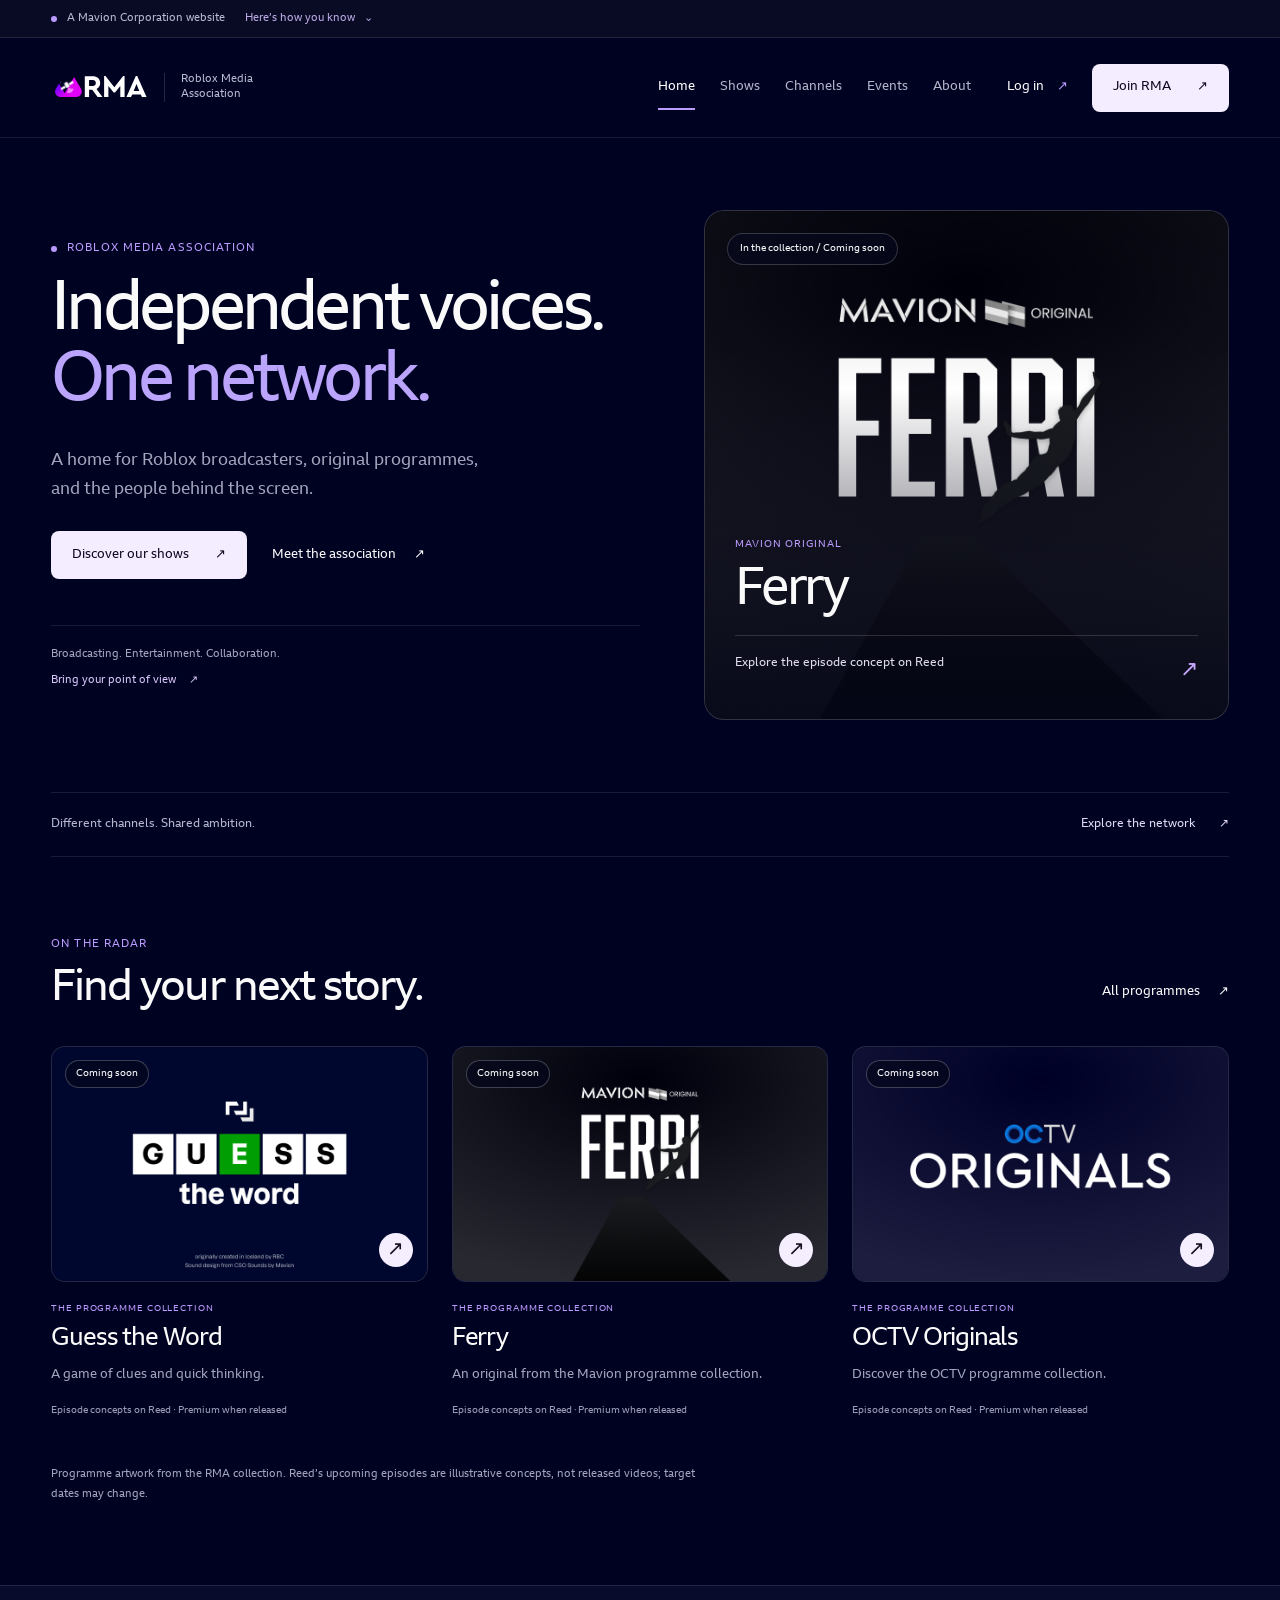
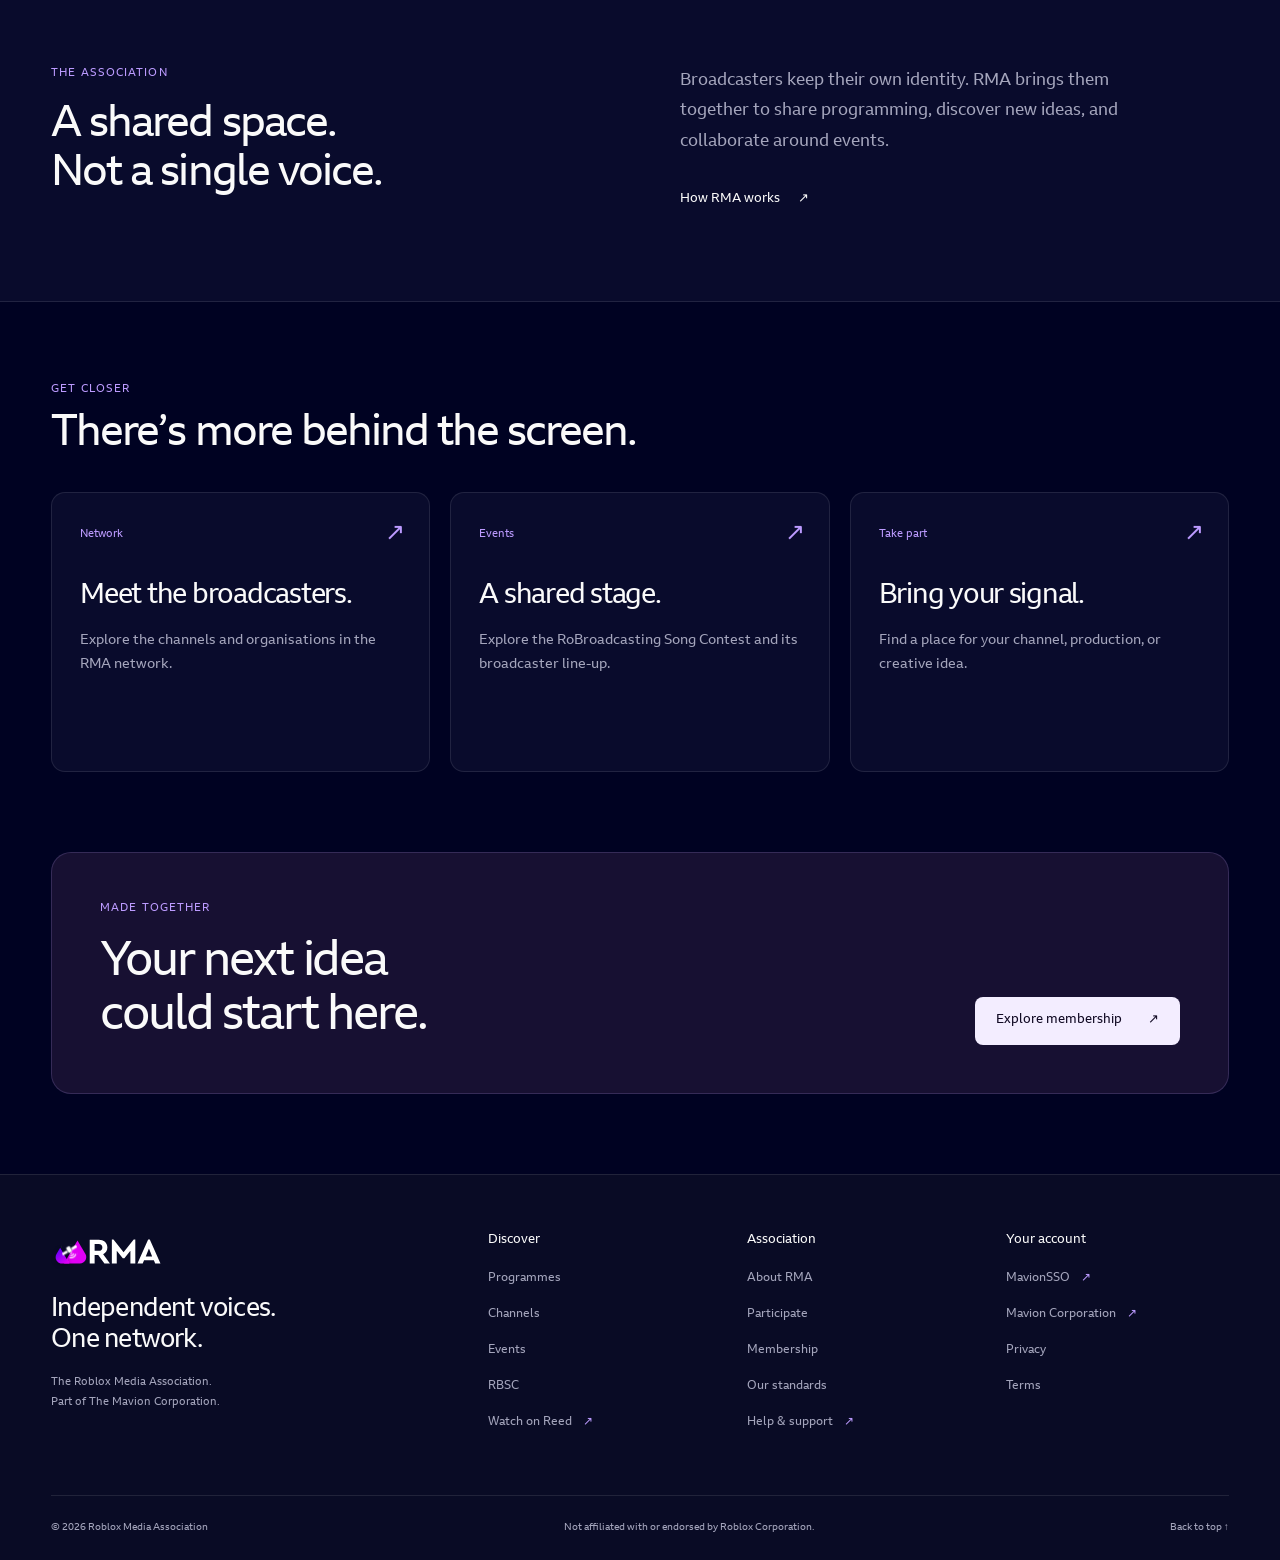
==== commit 7ad9fc1a: "Redesign RMA with a shared programme-led identity and navigation" ====
--- a/index.html
+++ b/index.html
@@ -14,45 +14,11 @@
     <link rel="stylesheet" href="pages.css" />
     <link rel="stylesheet" href="hero-refine.css" />
     <link rel="stylesheet" href="channel-links.css" />
-  </head>
+  <link rel="canonical" href="https://rma.tmc.gg/"><link rel="stylesheet" href="rma-redesign.css?v=3"><link rel="icon" href="assets/rma-light.svg" type="image/svg+xml"></head>
   <body>
-    <header class="topbar">
-      <a class="brand" href="#top" aria-label="RMA home"><img src="assets/rma-light.svg" alt="RMA" /></a>
-      <nav aria-label="Primary navigation"><a href="news.html">News</a><a href="shows.html">Shows</a><a href="channels.html">Channels</a><a href="rbsc.html">RBSC</a><a href="events.html">Events</a><a href="apply.html">Apply</a></nav>
-      <a class="watch-button" href="shows.html">Watch now <span class="material-symbols-rounded">play_arrow</span></a>
-    </header>
+    <details class="network-identity"><summary><span class="status-dot"></span>A Mavion Corporation website <span class="identity-more">Here’s how you know <span aria-hidden="true">⌄</span></span></summary><div><p><strong>Part of the Mavion network.</strong> RMA is the Roblox Media Association. The <strong>.tmc.gg</strong> domain is used by The Mavion Corporation and its websites.</p><p><strong>Check the address.</strong> This site is <strong>rma.tmc.gg</strong>. HTTPS protects the connection; it does not guarantee the content or security of external websites.</p></div></details><a class="rma-skip" href="#main">Skip to content</a><header class="rma-header"><a class="rma-brand" href="index.html" aria-label="RMA home"><img src="assets/rma-light.svg" alt="RMA" width="155" height="45"><span>Roblox Media<br>Association</span></a><button class="menu-toggle" type="button" aria-expanded="false" aria-controls="rma-navigation"><span>Menu</span><svg viewBox="0 0 24 24" aria-hidden="true"><path d="M4 8h16M4 16h16"/></svg></button><nav id="rma-navigation" aria-label="Primary navigation"><a href="index.html" aria-current="page">Home</a><a href="shows.html">Shows</a><a href="channels.html">Channels</a><a href="events.html">Events</a><a href="about.html">About</a><a class="mobile-member" href="apply.html">Membership <span aria-hidden="true">↗</span></a></nav><div class="rma-header-actions"><a class="rma-login" href="https://sso.tmc.gg/">Log in <span aria-hidden="true">↗</span></a><a class="primary-button" href="apply.html">Join RMA <span aria-hidden="true">↗</span></a></div></header>
 
-    <main id="top">
-      <section class="hero" aria-labelledby="hero-title">
-        <p class="eyebrow">Roblox Media Association · A Mavion Corporation network</p>
-        <h1 id="hero-title">Media made<br/>more connected.</h1>
-        <p class="hero-copy">RMA is a home for Roblox broadcasters, their programmes, and the communities that follow them.</p>
-        <div class="hero-actions"><a class="primary-button" href="news.html">Explore RMA <span class="material-symbols-rounded">south</span></a><a class="text-link" href="about.html">How RMA works <span class="material-symbols-rounded">arrow_forward</span></a></div>
-        <div class="signal signal-one"></div><div class="signal signal-two"></div>
-      </section>
-
-      <section class="section" id="news" aria-labelledby="news-title">
-        <div class="section-heading"><div><p class="eyebrow">Latest from RMA</p><h2 id="news-title">Stories in focus</h2></div><a class="text-link" href="news.html">View all stories <span class="material-symbols-rounded">arrow_forward</span></a></div>
-        <div class="story-grid" id="all-stories">
-          <article class="story story-feature"><div class="art orbital"><img src="assets/rma-light.svg" alt="RMA" /></div><div class="story-content"><p class="tag">Featured · RMA</p><h3>Building a better future for Roblox media</h3><p>The association connecting broadcasters, creators, and audiences across the platform.</p><a href="about.html">Read story <span class="material-symbols-rounded">arrow_forward</span></a></div></article>
-          <article class="story"><div class="art dusk"><span class="material-symbols-rounded">newspaper</span></div><div class="story-content"><p class="tag">News · Mavion</p><h3>Mavion and RMA launch a shared newsroom</h3><a href="news.html">Read story <span class="material-symbols-rounded">arrow_forward</span></a></div></article>
-          <article class="story"><div class="art neon"><span class="material-symbols-rounded">podcasts</span></div><div class="story-content"><p class="tag">News · Blox Network</p><h3>A new way to cover the worlds players create</h3><a href="news.html">Read story <span class="material-symbols-rounded">arrow_forward</span></a></div></article>
-        </div>
-      </section>
-
-      <section class="section" id="shows" aria-labelledby="shows-title">
-        <div class="section-heading"><div><p class="eyebrow">Watch together</p><h2 id="shows-title">Original shows</h2></div></div>
-        <div class="show-grid">
-          <a class="show-card" href="shows.html"><img src="assets/guess-the-word.png" alt="Guess the Word game show" /></a>
-          <a class="show-card" href="shows.html"><img src="assets/ferry.png" alt="Mavion Original Ferry" /></a>
-          <a class="show-card" href="shows.html"><img src="assets/octv-originals.png" alt="OCTV Originals" /></a>
-        </div>
-      </section>
-
-      <section class="association" id="about"><div><p class="eyebrow">Roblox Media Association</p><h2>Made for the<br/>network.</h2></div><p>RMA brings broadcasters and independent voices into one clear place to discover shows, follow events, and take part.</p><a class="primary-button" href="about.html">About RMA <span class="material-symbols-rounded">arrow_forward</span></a></section>
-
-      <section class="section" id="channels" aria-labelledby="channels-title"><div class="section-heading"><div><p class="eyebrow">Network</p><h2 id="channels-title">Our channels</h2></div><a class="text-link" href="channels.html">Explore channels <span class="material-symbols-rounded">arrow_forward</span></a></div><div class="channel-list"><a href="external.html?site=mavion">Mavion</a><a href="external.html?site=srb">SRB</a><span>NBS</span><a href="external.html?site=blox">Blox Network</a></div></section>
-    </main>
-    <footer><a class="brand" href="#top"><img src="assets/rma-light.svg" alt="RMA" /></a><span>Roblox Media Association · Part of Mavion Corporation</span><a href="https://sso.tmc.gg">Log in</a><a href="privacy.html">Privacy</a><a href="terms.html">Terms</a><span>© 2026 RMA</span></footer>
-  <script src="page-transitions.js?v=mavion-kit-2"></script></body>
+    <main class="rma-home" id="main"><section class="network-hero"><div class="network-hero-copy"><p class="eyebrow"><span class="status-dot"></span> Roblox Media Association</p><h1>Independent voices.<br><em>One network.</em></h1><p class="intro">A home for Roblox broadcasters, original programmes, and the people behind the screen.</p><div class="hero-actions"><a class="primary-button" href="shows.html">Discover our shows <span aria-hidden="true">↗</span></a><a class="text-link" href="about.html">Meet the association <span aria-hidden="true">↗</span></a></div><div class="hero-caption"><span>Broadcasting. Entertainment. Collaboration.</span><a href="participate.html">Bring your point of view <span aria-hidden="true">↗</span></a></div></div><a class="network-feature" href="https://reed-mavion.vercel.app/watch?v=upcoming-ferry-s01e01"><img src="assets/ferry.png" alt="Ferry original programme artwork" width="960" height="540" fetchpriority="high"><span class="feature-pill">In the collection / Coming soon</span><div class="network-feature-copy"><p class="eyebrow">Mavion original</p><h2>Ferry</h2><p>Explore the episode concept on Reed <span aria-hidden="true">↗</span></p></div></a></section><div class="network-band"><span>Different channels. Shared ambition.</span><a href="channels.html">Explore the network <span aria-hidden="true">↗</span></a></div><section class="section"><div class="section-heading"><div><p class="eyebrow">On the radar</p><h2>Find your next story.</h2></div><a class="text-link" href="shows.html">All programmes <span aria-hidden="true">↗</span></a></div><div class="programme-grid"><article class="programme"><a class="programme-art" href="https://reed-mavion.vercel.app/watch?v=upcoming-guess-the-word-s01e01"><img src="assets/guess-the-word.png" alt="Guess the Word programme artwork" width="960" height="540" loading="lazy"><span class="programme-status">Coming soon</span><span class="programme-arrow" aria-hidden="true">↗</span></a><div class="programme-copy"><p class="eyebrow">The programme collection</p><h3><a href="https://reed-mavion.vercel.app/watch?v=upcoming-guess-the-word-s01e01">Guess the Word</a></h3><p>A game of clues and quick thinking.</p><small>Episode concepts on Reed · Premium when released</small></div></article><article class="programme"><a class="programme-art" href="https://reed-mavion.vercel.app/watch?v=upcoming-ferry-s01e01"><img src="assets/ferry.png" alt="Ferry programme artwork" width="960" height="540" loading="lazy"><span class="programme-status">Coming soon</span><span class="programme-arrow" aria-hidden="true">↗</span></a><div class="programme-copy"><p class="eyebrow">The programme collection</p><h3><a href="https://reed-mavion.vercel.app/watch?v=upcoming-ferry-s01e01">Ferry</a></h3><p>An original from the Mavion programme collection.</p><small>Episode concepts on Reed · Premium when released</small></div></article><article class="programme"><a class="programme-art" href="https://reed-mavion.vercel.app/watch?v=upcoming-octv-originals-s01e01"><img src="assets/octv-originals.png" alt="OCTV Originals programme artwork" width="960" height="540" loading="lazy"><span class="programme-status">Coming soon</span><span class="programme-arrow" aria-hidden="true">↗</span></a><div class="programme-copy"><p class="eyebrow">The programme collection</p><h3><a href="https://reed-mavion.vercel.app/watch?v=upcoming-octv-originals-s01e01">OCTV Originals</a></h3><p>Discover the OCTV programme collection.</p><small>Episode concepts on Reed · Premium when released</small></div></article></div><p class="collection-note">Programme artwork from the RMA collection. Reed’s upcoming episodes are illustrative concepts, not released videos; target dates may change.</p></section><section class="network-purpose section"><div><p class="eyebrow">The association</p><h2>A shared space.<br>Not a single voice.</h2></div><div><p>Broadcasters keep their own identity. RMA brings them together to share programming, discover new ideas, and collaborate around events.</p><a class="text-link" href="about.html">How RMA works <span aria-hidden="true">↗</span></a></div></section><section class="section"><div class="section-heading"><div><p class="eyebrow">Get closer</p><h2>There’s more behind the screen.</h2></div></div><div class="route-grid"><a href="channels.html"><span class="route-number">Network</span><h3>Meet the broadcasters.</h3><p>Explore the channels and organisations in the RMA network.</p><span aria-hidden="true">↗</span></a><a href="rbsc.html"><span class="route-number">Events</span><h3>A shared stage.</h3><p>Explore the RoBroadcasting Song Contest and its broadcaster line-up.</p><span aria-hidden="true">↗</span></a><a href="participate.html"><span class="route-number">Take part</span><h3>Bring your signal.</h3><p>Find a place for your channel, production, or creative idea.</p><span aria-hidden="true">↗</span></a></div></section><section class="join-band"><p class="eyebrow">Made together</p><h2>Your next idea<br>could start here.</h2><a class="primary-button" href="apply.html">Explore membership <span aria-hidden="true">↗</span></a></section></main>
+    <footer class="rma-footer"><div class="rma-footer-top"><div class="rma-footer-identity"><a href="index.html" aria-label="RMA home"><img src="assets/rma-light.svg" alt="RMA" width="155" height="45"></a><p>Independent voices.<br>One network.</p><small>The Roblox Media Association.<br>Part of The Mavion Corporation.</small></div><div><h2>Discover</h2><a href="shows.html">Programmes</a><a href="channels.html">Channels</a><a href="events.html">Events</a><a href="rbsc.html">RBSC</a><a href="https://reed-mavion.vercel.app">Watch on Reed <span aria-hidden="true">↗</span></a></div><div><h2>Association</h2><a href="about.html">About RMA</a><a href="participate.html">Participate</a><a href="apply.html">Membership</a><a href="standards.html">Our standards</a><a href="https://tmc.gg/support">Help & support <span aria-hidden="true">↗</span></a></div><div><h2>Your account</h2><a href="https://sso.tmc.gg/">MavionSSO <span aria-hidden="true">↗</span></a><a href="https://tmc.gg">Mavion Corporation <span aria-hidden="true">↗</span></a><a href="privacy.html">Privacy</a><a href="terms.html">Terms</a></div></div><div class="rma-footer-bottom"><span>© 2026 Roblox Media Association</span><span>Not affiliated with or endorsed by Roblox Corporation.</span><a href="#main">Back to top ↑</a></div></footer>
+  <script src="rma.js?v=3" defer></script></body>
 </html>
--- a/rma-redesign.css
+++ b/rma-redesign.css
@@ -0,0 +1,14 @@
+@font-face{font-family:"RMA Sans";src:url("fonts/BBC-Reith-Sans-Regular.ttf") format("truetype");font-display:swap;font-weight:400}
+:root{--bg:#000222;--surface:#090b2c;--paper:#fafafa;--ink:#fafafa;--muted:#a4a5bc;--line:#ffffff19;--pink:#d6b4ff;--accent:#bc9bff;--radius:16px;--gutter:clamp(20px,4vw,56px)}
+*{box-sizing:border-box}html{scroll-behavior:smooth;scroll-padding-top:24px;background:var(--bg)}body,.rbsc-page{margin:0;background:var(--bg);color:var(--paper);font-family:"RMA Sans",Arial,sans-serif;font-size:16px;line-height:1.6;opacity:1;transform:none}a{color:inherit;text-decoration:none}button,input,select,textarea{font:inherit}button,a{-webkit-tap-highlight-color:transparent}a,button{touch-action:manipulation}img{max-width:100%}a:focus-visible,button:focus-visible,summary:focus-visible,input:focus-visible,select:focus-visible,textarea:focus-visible{outline:2px solid var(--accent);outline-offset:5px}p{color:var(--muted)}h1,h2,h3,h4,.page-hero h1,.about-page h2,.news-card h2,.channel-card h2,.value h3{font-family:"RMA Sans",Arial,sans-serif;font-weight:400;letter-spacing:-.045em;line-height:1.1;color:var(--paper)}
+.rma-skip{position:absolute;z-index:100;left:20px;top:0;padding:12px 20px;background:white;color:#000222;transform:translateY(-120%)}.rma-skip:focus{transform:none}.network-identity{border-bottom:1px solid var(--line);background:#090b25;font-size:11px;color:#b9bad0}.network-identity summary{max-width:1400px;min-height:37px;padding:7px var(--gutter);margin:auto;display:flex;align-items:center;gap:10px;list-style:none;cursor:pointer}.network-identity summary::-webkit-details-marker{display:none}.status-dot{display:inline-block;flex:none;width:6px;height:6px;border-radius:50%;background:var(--accent)}.identity-more{margin-left:10px;color:#bba9e4}.identity-more>span{margin-left:6px}.network-identity>div{max-width:1400px;margin:auto;padding:10px var(--gutter) 24px;display:grid;grid-template-columns:1fr 1fr;gap:48px}.network-identity p{margin:0;font-size:13px;max-width:500px}.network-identity strong{font-weight:400;color:white}
+.rma-header{max-width:1400px;min-height:100px;margin:auto;padding:20px var(--gutter);display:flex;align-items:center;gap:36px;border-bottom:1px solid var(--line);position:relative;z-index:20}.rma-brand{display:flex;align-items:center;gap:17px;flex:none}.rma-brand img{width:96px;height:40px;object-fit:contain}.rma-brand>span{font-size:11px;line-height:1.35;color:#b9bad0;border-left:1px solid #ffffff25;padding-left:16px}.rma-header nav{display:flex;align-items:center;gap:25px;margin-left:auto}.rma-header nav>a{font-size:13px;min-height:44px;display:flex;align-items:center;color:#b4b5c9;position:relative}.rma-header nav>a:hover,.rma-header nav>a[aria-current]{color:#fff}.rma-header nav>a[aria-current]:after{content:"";position:absolute;bottom:0;left:0;right:0;height:2px;background:var(--accent)}.rma-header-actions{display:flex;align-items:center;gap:24px}.rma-login{font-size:13px;white-space:nowrap}.rma-login span{margin-left:10px;color:var(--accent)}.primary-button,.watch-button{display:inline-flex;align-items:center;justify-content:space-between;gap:26px;min-height:48px;padding:12px 20px;background:#f3edff;color:#100923;font-size:13px;font-weight:400;border:1px solid transparent;border-radius:8px;box-shadow:none;transition:background .2s,transform .25s}.primary-button:hover,.watch-button:hover{background:#d7bfff;color:#100923;transform:translateY(-2px)}.primary-button>span,.text-link>span{transition:transform .25s}.primary-button:hover>span,.text-link:hover>span{transform:translate(3px,-2px)}.text-link{display:inline-flex;align-items:center;gap:18px;min-height:44px;font-size:13px;font-weight:400;color:var(--paper)}.text-link:hover{color:var(--accent)}.menu-toggle,.rma-header nav .mobile-member{display:none}
+main,.page-main{max-width:1400px;padding:0 var(--gutter);margin:auto}.rma-home{padding:0}.network-hero{display:grid;grid-template-columns:1.12fr 1fr;gap:64px;align-items:center;padding:72px var(--gutter);min-height:620px}.eyebrow,.tag{font:400 11px/1.5 "RMA Sans",Arial,sans-serif;letter-spacing:.1em;text-transform:uppercase;color:var(--accent);margin:0 0 20px}.network-hero .eyebrow{display:flex;align-items:center;gap:10px}.network-hero h1{font-size:clamp(48px,5.3vw,76px);margin:0;letter-spacing:-.055em;line-height:1.05}.network-hero h1 em{font-style:normal;color:#bba5fc}.intro{max-width:440px;font-size:17px;line-height:1.75;margin:26px 0}.hero-actions{display:flex;flex-wrap:wrap;gap:25px;align-items:center}.hero-caption{border-top:1px solid var(--line);margin-top:46px;padding-top:20px;display:grid;gap:8px;font-size:11px;color:var(--muted)}.hero-caption a{color:#d7c6f9}.hero-caption a span{margin-left:10px}.network-feature{position:relative;display:block;aspect-ratio:1.03;min-width:0;overflow:hidden;border-radius:20px;border:1px solid #ffffff24;background:#111221;isolation:isolate}.network-feature>img{position:absolute;width:100%;height:100%;object-fit:cover;object-position:center;inset:0;transition:transform .7s cubic-bezier(.16,1,.3,1)}.network-feature:after{content:"";position:absolute;inset:0;background:linear-gradient(180deg,#0003,transparent 35%,#050617e8)}.network-feature:hover>img{transform:scale(1.035)}.feature-pill{position:absolute;z-index:1;top:22px;left:22px;background:#08091dba;border:1px solid #ffffff30;border-radius:30px;padding:7px 12px;font-size:10px;backdrop-filter:blur(8px)}.network-feature-copy{position:absolute;bottom:0;left:0;right:0;padding:30px;z-index:1}.network-feature-copy h2{font-size:52px;margin:0 0 15px}.network-feature-copy .eyebrow{font-size:10px;margin-bottom:10px}.network-feature-copy>p:last-child{display:flex;justify-content:space-between;font-size:12px;color:#e0dcee;border-top:1px solid #ffffff25;padding-top:18px;margin-bottom:0}.network-feature-copy>p:last-child span{font-size:22px;color:#c9a9ff}
+.network-band{margin:0 var(--gutter);border-top:1px solid var(--line);border-bottom:1px solid var(--line);padding:22px 0;display:flex;align-items:center;justify-content:space-between;font-size:12px;color:#b6b6ce}.network-band a{color:#e0d9f3}.network-band a span{margin-left:20px}.section{max-width:1400px;padding:80px var(--gutter);margin:auto}.section-heading{display:flex;align-items:end;justify-content:space-between;gap:24px;margin-bottom:32px;border:0;padding:0}.section-heading .eyebrow{margin-bottom:12px}.section-heading h2,.network-purpose h2,.join-band h2{font-size:clamp(32px,3.4vw,48px);margin:0;line-height:1.12}.programme-grid{display:grid;grid-template-columns:repeat(3,minmax(0,1fr));gap:24px}.programme{min-width:0}.programme-art{display:block;position:relative;aspect-ratio:16/10;overflow:hidden;background:#10112f;border:1px solid var(--line);border-radius:14px}.programme-art img{display:block;width:100%;height:100%;object-fit:cover;transition:transform .55s cubic-bezier(.16,1,.3,1)}.programme-art:hover img{transform:scale(1.04)}.programme-status{position:absolute;top:13px;left:13px;border:1px solid #ffffff3a;background:#05071cba;backdrop-filter:blur(6px);padding:5px 10px;border-radius:20px;font-size:10px}.programme-arrow{position:absolute;bottom:14px;right:14px;display:grid;place-items:center;width:34px;height:34px;background:#f4eeff;color:#171020;border-radius:50%;font-size:20px}.programme-copy{padding:20px 0}.programme-copy .eyebrow{font-size:9px;margin:0 0 9px}.programme-copy h3{font-size:25px;margin:0}.programme-copy p{font-size:13px;line-height:1.6;margin:12px 0}.programme-copy small{font-size:10px;color:#9b9cb6}.collection-note{font-size:11px;line-height:1.8;max-width:660px;margin:22px 0 0}.network-purpose{display:grid;grid-template-columns:1fr 1fr;gap:80px;background:#090b2c;border-top:1px solid var(--line);border-bottom:1px solid var(--line)}.network-purpose>div:last-child>p{font-size:17px;line-height:1.8;margin:0 0 20px;max-width:480px}.route-grid{display:grid;grid-template-columns:repeat(3,minmax(0,1fr));gap:20px}.route-grid>a{position:relative;padding:28px;min-height:280px;background:#090b2c;border:1px solid var(--line);border-radius:14px;transition:transform .25s,border-color .25s}.route-grid>a:hover{transform:translateY(-4px);border-color:#bca1ff80}.route-number{font-size:11px;color:var(--accent)}.route-grid h3,.route-grid h2{font-size:28px;margin:35px 0 18px}.route-grid p{font-size:14px;line-height:1.7}.route-grid>a>span:last-child{position:absolute;top:22px;right:24px;color:var(--accent);font-size:24px}.join-band{margin:0 var(--gutter) 80px;padding:48px;border:1px solid #aa91df35;border-radius:20px;background:#171032;position:relative}.join-band .primary-button{position:absolute;right:48px;bottom:48px}.join-band h2{font-size:48px}
+.page-hero{max-width:1400px;margin:auto;padding:76px var(--gutter) 60px;background:transparent;border-bottom:1px solid var(--line)}.page-hero h1{font-size:clamp(42px,5.8vw,76px);line-height:1.08;letter-spacing:-.05em;max-width:950px;margin:0}.page-hero:after{display:none}.page-hero p:not(.eyebrow){max-width:620px;font-size:17px;line-height:1.8;color:var(--muted);margin:24px 0 0}.page-main{padding:64px var(--gutter) 88px;background:transparent}.release-note{margin-top:60px;padding:30px;border:1px solid var(--line);border-radius:14px;background:var(--surface)}.release-note h2{font-size:28px;margin:0 0 14px}.release-note p{max-width:740px;font-size:14px;line-height:1.8}.page-grid,.channel-page-grid,.feature-list{display:grid;grid-template-columns:repeat(3,minmax(0,1fr));gap:20px}.news-card,.channel-card,.feature,.details-list details,.legal-contact{padding:28px;border:1px solid var(--line);background:var(--surface);border-radius:14px;color:var(--paper);box-shadow:none}.news-card p,.channel-card p,.feature p,.details-list p{color:var(--muted);font-size:15px;line-height:1.7}.news-card:hover{transform:translateY(-3px);box-shadow:none}.news-card .material-symbols-rounded,.channel-card .material-symbols-rounded,.feature .material-symbols-rounded{color:var(--accent)}.channel-card{min-height:230px;gap:20px}.channel-card h2{font-size:28px}.channel-card small{color:#bba5fc;font-size:12px;overflow-wrap:anywhere}.channel-page-grid{grid-template-columns:1fr 1fr}.about-page{max-width:1000px}.about-page>p{color:var(--muted)}.value,.value-list{border-color:var(--line)}.value span{color:var(--accent)}.value p{color:var(--muted)}.details-list{display:grid;gap:12px}.details-list summary{cursor:pointer;min-height:44px;align-content:center}.timeline{max-width:850px}.timeline-item{padding:30px 0;border-bottom:1px solid var(--line)}.timeline-item small{color:var(--accent)}.timeline-item h2{font-size:32px;margin:12px 0}.timeline-item p{line-height:1.8}.external-note{color:var(--muted)}.exit-card,.external-panel{background:var(--surface);color:var(--paper);border-color:var(--line)}.exit-card p,.external-panel p{color:var(--muted)}.legal-content{color:var(--muted)}.legal-content h2{color:var(--paper)}.page-main a:not([class]){text-decoration:underline;text-underline-offset:4px}
+.rbsc-hero{background:var(--surface);color:var(--paper);border-bottom:1px solid var(--line)}.rbsc-hero h1,.ballot-title{font-family:"RMA Sans",Arial,sans-serif;line-height:1.05}.rbsc-hero h1 em,.ballot-title span{color:var(--accent);-webkit-text-stroke:0}.rbsc-hero:after{opacity:.25}.rbsc-event-card,.entry,.ballot-bar{background:#0d1032;border:1px solid var(--line);border-radius:14px;box-shadow:none;color:var(--paper)}.entry h3,.ballot-bar p{color:var(--paper)}.entry p,.rbsc-event-card dt,.rbsc-date p,.vote-note{color:var(--muted)}.entry.selected,.entry:hover{background:#211a42;border-color:var(--accent)}.rbsc-vote-panel{border-radius:16px;background:#171032;border-color:var(--line)}.rbsc-lineup li{border-color:var(--line)}.rbsc-lineup li:hover,.rbsc-lineup li.is-host{background:#161333}.rbsc-lineup p,.lineup-number,.rbsc-card-label{color:var(--accent)}.rbsc-intro,.rbsc-hero-note,.rbsc-overview-copy p{color:var(--muted)}
+.rma-footer{max-width:none;display:block;margin:0;background:#090b25;padding:0 var(--gutter);border-top:1px solid var(--line);color:var(--muted);font-size:13px}.rma-footer-top{max-width:1288px;margin:auto;padding:58px 0;display:grid;grid-template-columns:1.8fr 1fr 1fr 1fr;gap:36px}.rma-footer-top>div{display:flex;flex-direction:column;align-items:flex-start;gap:12px}.rma-footer-top h2{font-size:13px;letter-spacing:0;margin:0 0 10px;color:var(--paper)}.rma-footer-top a:not([aria-label]){font-size:12px;min-height:24px}.rma-footer a:hover{color:white}.rma-footer-top a>span{margin-left:8px;color:var(--accent)}.rma-footer-identity img{display:block;width:110px;height:40px;object-fit:contain}.rma-footer-identity p{font-size:26px;letter-spacing:-.03em;line-height:1.2;margin:10px 0 4px;color:var(--paper)}.rma-footer-identity small{font-size:11px;line-height:1.8}.rma-footer-bottom{max-width:1288px;margin:auto;padding:24px 0;border-top:1px solid var(--line);display:flex;justify-content:space-between;gap:20px;font-size:10px}
+@media(max-width:1100px){.rma-brand>span{display:none}.rma-header{gap:22px}.rma-header nav{gap:20px}.network-hero{gap:40px}.rma-header-actions{gap:18px}.rma-login{font-size:12px}}
+@media(max-width:900px){.rma-header{min-height:80px;padding-block:16px;flex-wrap:wrap;gap:15px}.rma-brand img{width:94px;height:36px}.menu-toggle{display:flex;align-items:center;gap:10px;min-height:44px;padding:8px 0 8px 12px;margin-left:auto;background:none;border:0;color:var(--paper);font-size:13px}.menu-toggle svg{width:24px;height:24px;fill:none;stroke:currentColor;stroke-width:1.5}.rma-header-actions .primary-button{display:none}.rma-header-actions{order:1}.menu-toggle{order:2}.rma-header nav{order:3;width:100%;display:none;margin:0;padding:15px 0 6px;border-top:1px solid var(--line);grid-template-columns:1fr 1fr;gap:8px}.rma-header nav.is-open{display:grid}.rma-header nav>a{padding:10px 12px;border-radius:8px;min-height:48px;font-size:15px;background:var(--surface)}.rma-header nav>a[aria-current]{background:#211a42}.rma-header nav>a[aria-current]:after{display:none}.rma-header nav .mobile-member{display:flex;color:var(--accent)}.network-hero{grid-template-columns:1fr 1fr;gap:30px;padding-block:52px;min-height:0}.network-hero h1{font-size:48px}.network-feature{aspect-ratio:.83}.network-feature-copy{padding:22px}.network-feature-copy h2{font-size:40px}.hero-actions{gap:12px}.hero-caption{margin-top:28px}.intro{font-size:16px}.programme-grid{gap:16px}.programme-copy h3{font-size:22px}.route-grid>a{padding:22px}.route-grid h3,.route-grid h2{font-size:25px}.network-purpose{gap:40px}.rma-footer-top{grid-template-columns:1.4fr 1fr 1fr;gap:25px}.rma-footer-top>div:last-child{grid-column:2/4;flex-direction:row;flex-wrap:wrap;gap:18px}.rma-footer-top>div:last-child h2{width:100%;margin:0}.feature-list{grid-template-columns:1fr}.page-hero{padding-block:52px}.network-identity>div{gap:24px}}
+@media(max-width:600px){.identity-more{font-size:0;margin-left:auto}.identity-more>span{font-size:15px}.network-identity>div{grid-template-columns:1fr;gap:18px}.network-hero{grid-template-columns:1fr;gap:36px;padding-top:40px;padding-bottom:36px}.network-hero h1{font-size:clamp(43px,10.8vw,62px)}.network-hero .eyebrow{font-size:10px;margin-bottom:20px}.intro{font-size:16px;max-width:38ch;margin:22px 0}.hero-actions .primary-button{width:100%;min-height:52px}.hero-actions .text-link{padding:4px 0}.hero-caption{display:none}.network-feature{aspect-ratio:1.16;border-radius:14px}.network-feature-copy h2{font-size:38px}.feature-pill{top:16px;left:16px;font-size:9px}.network-feature-copy>p:last-child{font-size:11px}.network-band{padding:18px 0;display:grid;gap:12px;font-size:11px}.network-band a{display:flex;justify-content:space-between}.section{padding-block:48px}.section-heading{align-items:start;gap:15px}.section-heading h2{font-size:33px}.section-heading .text-link{display:inline-flex;font-size:11px;white-space:nowrap;margin-top:25px;gap:8px}.programme-grid{grid-template-columns:1fr;gap:24px}.programme-art{aspect-ratio:16/10}.programme-copy{padding:18px 0 0}.programme-copy h3{font-size:27px}.programme-copy p{margin:10px 0}.collection-note{margin-top:30px}.network-purpose{grid-template-columns:1fr;gap:26px}.network-purpose>div:last-child>p{font-size:16px}.route-grid{grid-template-columns:1fr;gap:14px}.route-grid>a{min-height:0;padding:26px}.route-grid h3,.route-grid h2{font-size:28px;margin:23px 0 14px}.join-band{margin-bottom:48px;padding:30px 25px}.join-band h2{font-size:38px}.join-band .primary-button{position:static;margin-top:28px;width:100%}.page-hero h1{font-size:43px;line-height:1.08}.page-hero p:not(.eyebrow){font-size:16px}.page-main{padding-top:36px;padding-bottom:52px}.page-grid,.channel-page-grid,.shows-page-grid{grid-template-columns:1fr}.release-note{margin-top:38px;padding:24px}.release-note h2{font-size:27px}.rma-footer-top{padding:40px 0;grid-template-columns:1fr 1fr;gap:36px 20px}.rma-footer-top>div:first-child{grid-column:1/-1}.rma-footer-top>div:last-child{grid-column:1/-1;gap:12px 22px}.rma-footer-bottom{flex-direction:column;gap:12px}.rma-footer-identity p{font-size:28px}.rbsc-lineup li{grid-template-columns:26px 1fr}.rbsc-lineup .lineup-song{grid-column:2}.rbsc-event-card{max-width:100%}.network-feature-copy .eyebrow{margin-bottom:8px}}
+@media(prefers-reduced-motion:reduce){html{scroll-behavior:auto}*,*:before,*:after{animation:none!important;transition:none!important}.programme-art:hover img,.network-feature:hover>img,.route-grid>a:hover,.primary-button:hover{transform:none}}
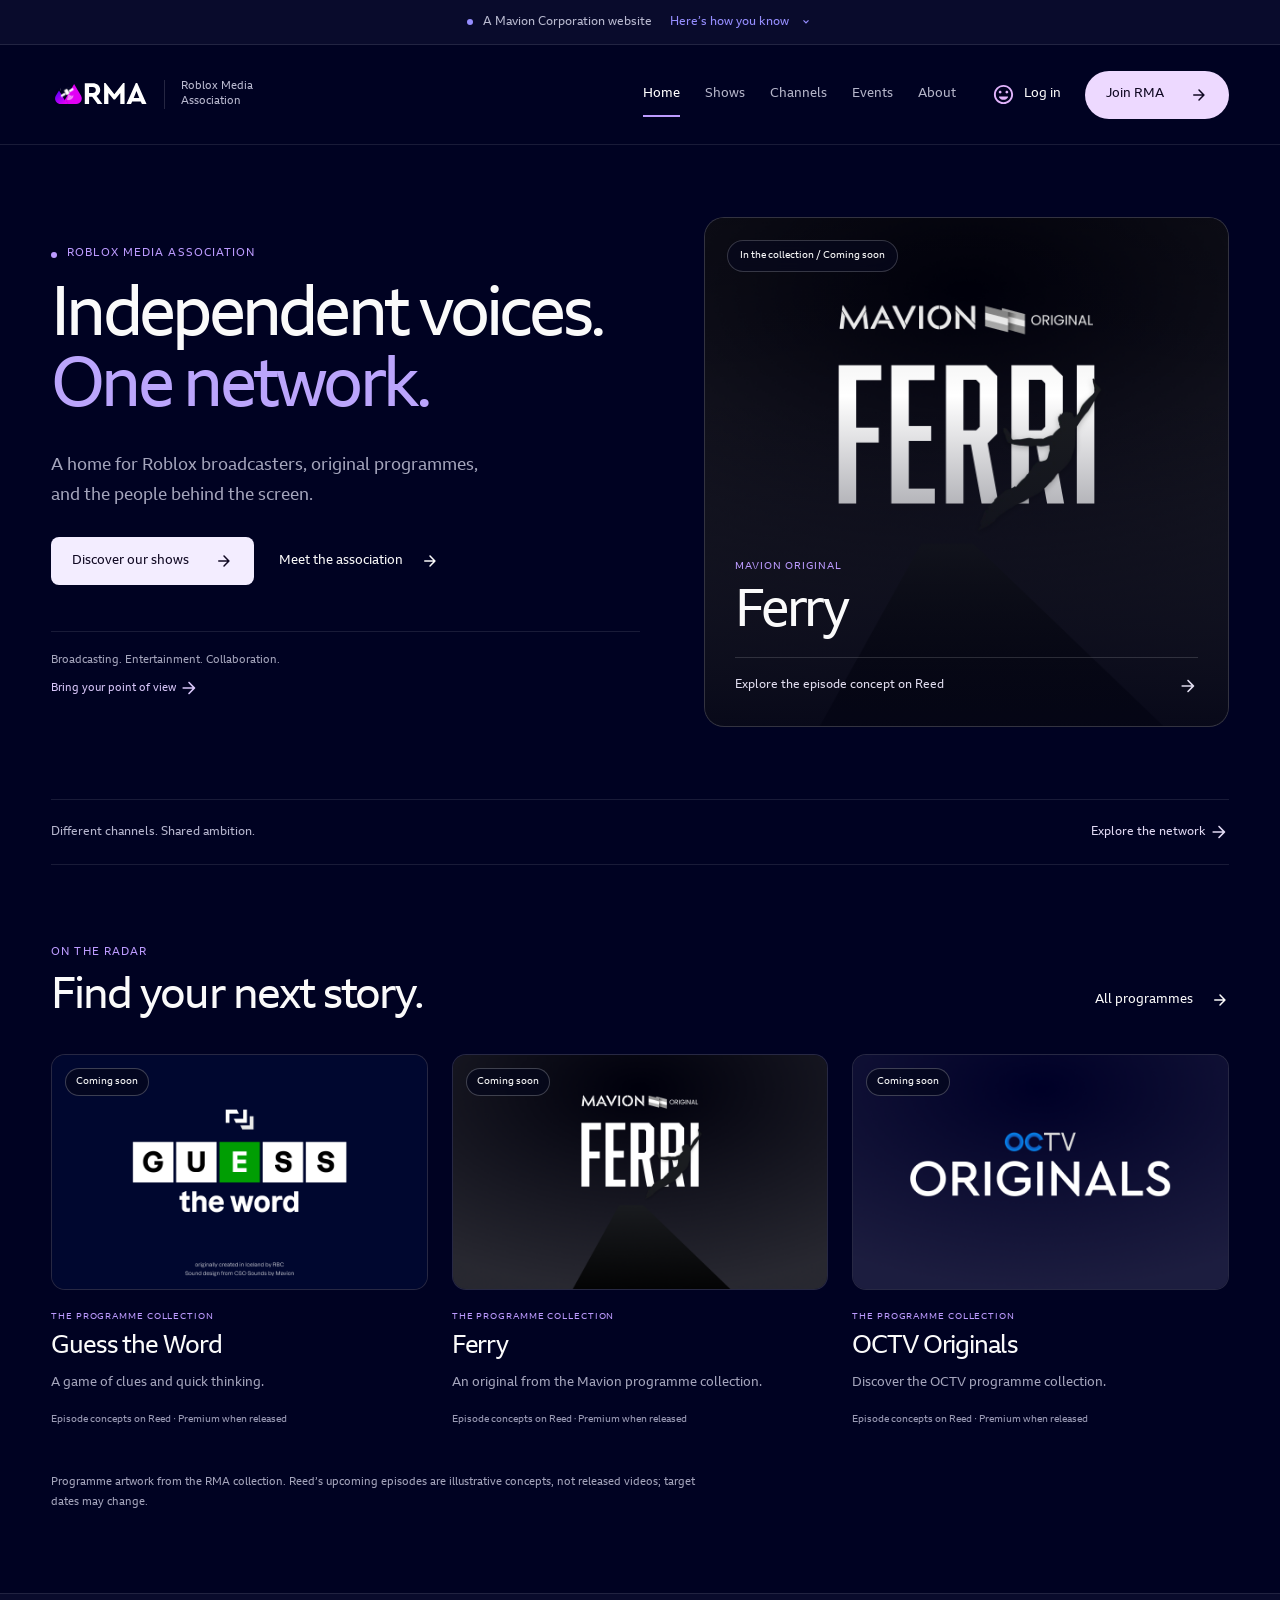
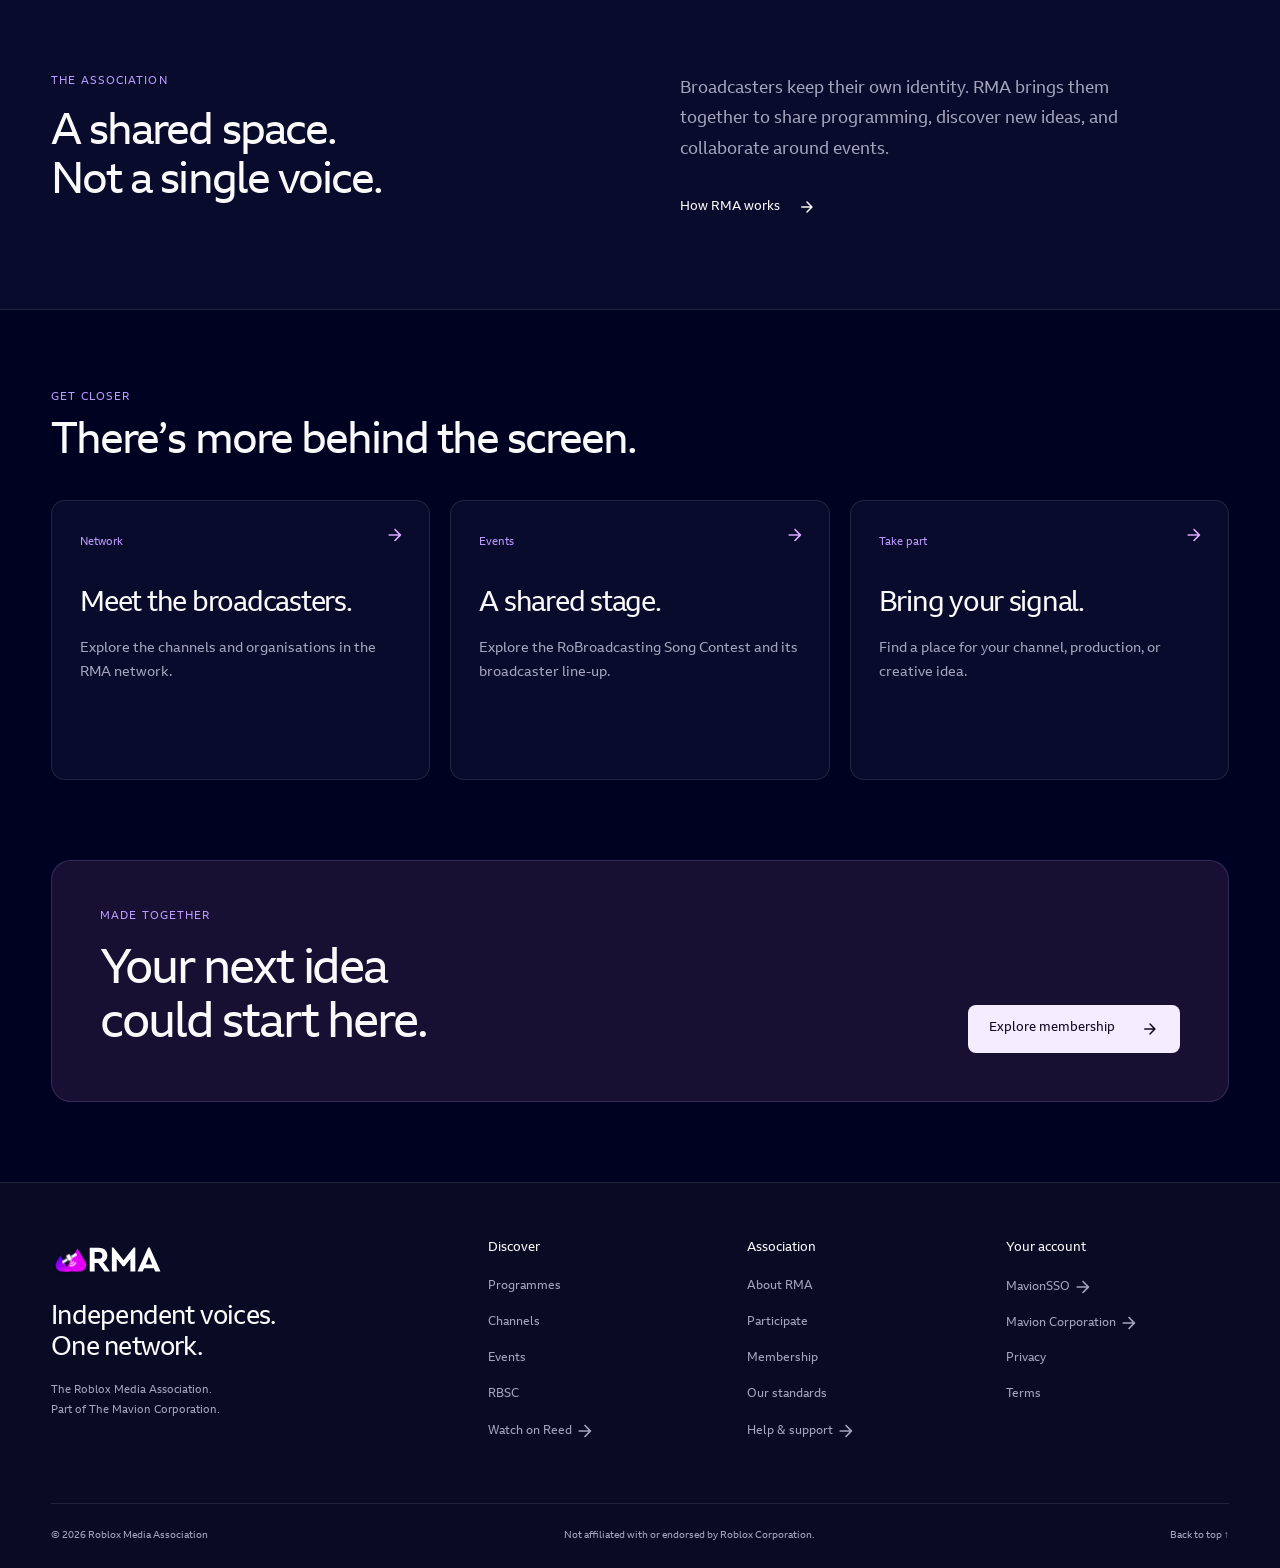
==== commit fe16db93: "Add face account access, rounded Material icons and shared Mavion banner" ====
--- a/index.html
+++ b/index.html
@@ -14,11 +14,11 @@
     <link rel="stylesheet" href="pages.css" />
     <link rel="stylesheet" href="hero-refine.css" />
     <link rel="stylesheet" href="channel-links.css" />
-  <link rel="canonical" href="https://rma.tmc.gg/"><link rel="stylesheet" href="rma-redesign.css?v=3"><link rel="icon" href="assets/rma-light.svg" type="image/svg+xml"></head>
+  <link rel="canonical" href="https://rma.tmc.gg/"><script src="material-icons.js?v=1" defer></script><script src="mavion-identity.js?v=1" defer></script><link rel="stylesheet" href="rma-redesign.css?v=3"><link rel="icon" href="assets/rma-light.svg" type="image/svg+xml"></head>
   <body>
-    <details class="network-identity"><summary><span class="status-dot"></span>A Mavion Corporation website <span class="identity-more">Here’s how you know <span aria-hidden="true">⌄</span></span></summary><div><p><strong>Part of the Mavion network.</strong> RMA is the Roblox Media Association. The <strong>.tmc.gg</strong> domain is used by The Mavion Corporation and its websites.</p><p><strong>Check the address.</strong> This site is <strong>rma.tmc.gg</strong>. HTTPS protects the connection; it does not guarantee the content or security of external websites.</p></div></details><a class="rma-skip" href="#main">Skip to content</a><header class="rma-header"><a class="rma-brand" href="index.html" aria-label="RMA home"><img src="assets/rma-light.svg" alt="RMA" width="155" height="45"><span>Roblox Media<br>Association</span></a><button class="menu-toggle" type="button" aria-expanded="false" aria-controls="rma-navigation"><span>Menu</span><svg viewBox="0 0 24 24" aria-hidden="true"><path d="M4 8h16M4 16h16"/></svg></button><nav id="rma-navigation" aria-label="Primary navigation"><a href="index.html" aria-current="page">Home</a><a href="shows.html">Shows</a><a href="channels.html">Channels</a><a href="events.html">Events</a><a href="about.html">About</a><a class="mobile-member" href="apply.html">Membership <span aria-hidden="true">↗</span></a></nav><div class="rma-header-actions"><a class="rma-login" href="https://sso.tmc.gg/">Log in <span aria-hidden="true">↗</span></a><a class="primary-button" href="apply.html">Join RMA <span aria-hidden="true">↗</span></a></div></header>
+    <a class="rma-skip" href="#main">Skip to content</a><a class="rma-skip" href="#main">Skip to content</a><header class="rma-header"><a class="rma-brand" href="index.html" aria-label="RMA home"><img src="assets/rma-light.svg" alt="RMA" width="155" height="45"><span>Roblox Media<br>Association</span></a><button class="menu-toggle" type="button" aria-expanded="false" aria-controls="rma-navigation"><span>Menu</span><svg viewBox="0 0 24 24" aria-hidden="true"><path d="M4 8h16M4 16h16"/></svg></button><nav id="rma-navigation" aria-label="Primary navigation"><a href="index.html" aria-current="page">Home</a><a href="shows.html">Shows</a><a href="channels.html">Channels</a><a href="events.html">Events</a><a href="about.html">About</a><a class="mobile-member" href="apply.html">Membership <span aria-hidden="true">↗</span></a></nav><div class="rma-header-actions"><a class="rma-login" href="https://sso.tmc.gg/">Log in <span aria-hidden="true">↗</span></a><a class="primary-button" href="apply.html">Join RMA <span aria-hidden="true">↗</span></a></div></header>
 
-    <main class="rma-home" id="main"><section class="network-hero"><div class="network-hero-copy"><p class="eyebrow"><span class="status-dot"></span> Roblox Media Association</p><h1>Independent voices.<br><em>One network.</em></h1><p class="intro">A home for Roblox broadcasters, original programmes, and the people behind the screen.</p><div class="hero-actions"><a class="primary-button" href="shows.html">Discover our shows <span aria-hidden="true">↗</span></a><a class="text-link" href="about.html">Meet the association <span aria-hidden="true">↗</span></a></div><div class="hero-caption"><span>Broadcasting. Entertainment. Collaboration.</span><a href="participate.html">Bring your point of view <span aria-hidden="true">↗</span></a></div></div><a class="network-feature" href="https://reed-mavion.vercel.app/watch?v=upcoming-ferry-s01e01"><img src="assets/ferry.png" alt="Ferry original programme artwork" width="960" height="540" fetchpriority="high"><span class="feature-pill">In the collection / Coming soon</span><div class="network-feature-copy"><p class="eyebrow">Mavion original</p><h2>Ferry</h2><p>Explore the episode concept on Reed <span aria-hidden="true">↗</span></p></div></a></section><div class="network-band"><span>Different channels. Shared ambition.</span><a href="channels.html">Explore the network <span aria-hidden="true">↗</span></a></div><section class="section"><div class="section-heading"><div><p class="eyebrow">On the radar</p><h2>Find your next story.</h2></div><a class="text-link" href="shows.html">All programmes <span aria-hidden="true">↗</span></a></div><div class="programme-grid"><article class="programme"><a class="programme-art" href="https://reed-mavion.vercel.app/watch?v=upcoming-guess-the-word-s01e01"><img src="assets/guess-the-word.png" alt="Guess the Word programme artwork" width="960" height="540" loading="lazy"><span class="programme-status">Coming soon</span><span class="programme-arrow" aria-hidden="true">↗</span></a><div class="programme-copy"><p class="eyebrow">The programme collection</p><h3><a href="https://reed-mavion.vercel.app/watch?v=upcoming-guess-the-word-s01e01">Guess the Word</a></h3><p>A game of clues and quick thinking.</p><small>Episode concepts on Reed · Premium when released</small></div></article><article class="programme"><a class="programme-art" href="https://reed-mavion.vercel.app/watch?v=upcoming-ferry-s01e01"><img src="assets/ferry.png" alt="Ferry programme artwork" width="960" height="540" loading="lazy"><span class="programme-status">Coming soon</span><span class="programme-arrow" aria-hidden="true">↗</span></a><div class="programme-copy"><p class="eyebrow">The programme collection</p><h3><a href="https://reed-mavion.vercel.app/watch?v=upcoming-ferry-s01e01">Ferry</a></h3><p>An original from the Mavion programme collection.</p><small>Episode concepts on Reed · Premium when released</small></div></article><article class="programme"><a class="programme-art" href="https://reed-mavion.vercel.app/watch?v=upcoming-octv-originals-s01e01"><img src="assets/octv-originals.png" alt="OCTV Originals programme artwork" width="960" height="540" loading="lazy"><span class="programme-status">Coming soon</span><span class="programme-arrow" aria-hidden="true">↗</span></a><div class="programme-copy"><p class="eyebrow">The programme collection</p><h3><a href="https://reed-mavion.vercel.app/watch?v=upcoming-octv-originals-s01e01">OCTV Originals</a></h3><p>Discover the OCTV programme collection.</p><small>Episode concepts on Reed · Premium when released</small></div></article></div><p class="collection-note">Programme artwork from the RMA collection. Reed’s upcoming episodes are illustrative concepts, not released videos; target dates may change.</p></section><section class="network-purpose section"><div><p class="eyebrow">The association</p><h2>A shared space.<br>Not a single voice.</h2></div><div><p>Broadcasters keep their own identity. RMA brings them together to share programming, discover new ideas, and collaborate around events.</p><a class="text-link" href="about.html">How RMA works <span aria-hidden="true">↗</span></a></div></section><section class="section"><div class="section-heading"><div><p class="eyebrow">Get closer</p><h2>There’s more behind the screen.</h2></div></div><div class="route-grid"><a href="channels.html"><span class="route-number">Network</span><h3>Meet the broadcasters.</h3><p>Explore the channels and organisations in the RMA network.</p><span aria-hidden="true">↗</span></a><a href="rbsc.html"><span class="route-number">Events</span><h3>A shared stage.</h3><p>Explore the RoBroadcasting Song Contest and its broadcaster line-up.</p><span aria-hidden="true">↗</span></a><a href="participate.html"><span class="route-number">Take part</span><h3>Bring your signal.</h3><p>Find a place for your channel, production, or creative idea.</p><span aria-hidden="true">↗</span></a></div></section><section class="join-band"><p class="eyebrow">Made together</p><h2>Your next idea<br>could start here.</h2><a class="primary-button" href="apply.html">Explore membership <span aria-hidden="true">↗</span></a></section></main>
-    <footer class="rma-footer"><div class="rma-footer-top"><div class="rma-footer-identity"><a href="index.html" aria-label="RMA home"><img src="assets/rma-light.svg" alt="RMA" width="155" height="45"></a><p>Independent voices.<br>One network.</p><small>The Roblox Media Association.<br>Part of The Mavion Corporation.</small></div><div><h2>Discover</h2><a href="shows.html">Programmes</a><a href="channels.html">Channels</a><a href="events.html">Events</a><a href="rbsc.html">RBSC</a><a href="https://reed-mavion.vercel.app">Watch on Reed <span aria-hidden="true">↗</span></a></div><div><h2>Association</h2><a href="about.html">About RMA</a><a href="participate.html">Participate</a><a href="apply.html">Membership</a><a href="standards.html">Our standards</a><a href="https://tmc.gg/support">Help & support <span aria-hidden="true">↗</span></a></div><div><h2>Your account</h2><a href="https://sso.tmc.gg/">MavionSSO <span aria-hidden="true">↗</span></a><a href="https://tmc.gg">Mavion Corporation <span aria-hidden="true">↗</span></a><a href="privacy.html">Privacy</a><a href="terms.html">Terms</a></div></div><div class="rma-footer-bottom"><span>© 2026 Roblox Media Association</span><span>Not affiliated with or endorsed by Roblox Corporation.</span><a href="#main">Back to top ↑</a></div></footer>
+    <main class="rma-home" id="main"><section class="network-hero"><div class="network-hero-copy"><p class="eyebrow"><span class="status-dot"></span> Roblox Media Association</p><h1>Independent voices.<br><em>One network.</em></h1><p class="intro">A home for Roblox broadcasters, original programmes, and the people behind the screen.</p><div class="hero-actions"><a class="primary-button" href="shows.html">Discover our shows <span aria-hidden="true">↗</span></a><a class="text-link" href="about.html">Meet the association <span aria-hidden="true">↗</span></a></div><div class="hero-caption"><span>Broadcasting. Entertainment. Collaboration.</span><a href="participate.html">Bring your point of view <span aria-hidden="true">↗</span></a></div></div><a class="network-feature" href="https://reed.tmc.gg/watch?v=upcoming-ferry-s01e01"><img src="assets/ferry.png" alt="Ferry original programme artwork" width="960" height="540" fetchpriority="high"><span class="feature-pill">In the collection / Coming soon</span><div class="network-feature-copy"><p class="eyebrow">Mavion original</p><h2>Ferry</h2><p>Explore the episode concept on Reed <span aria-hidden="true">↗</span></p></div></a></section><div class="network-band"><span>Different channels. Shared ambition.</span><a href="channels.html">Explore the network <span aria-hidden="true">↗</span></a></div><section class="section"><div class="section-heading"><div><p class="eyebrow">On the radar</p><h2>Find your next story.</h2></div><a class="text-link" href="shows.html">All programmes <span aria-hidden="true">↗</span></a></div><div class="programme-grid"><article class="programme"><a class="programme-art" href="https://reed.tmc.gg/watch?v=upcoming-guess-the-word-s01e01"><img src="assets/guess-the-word.png" alt="Guess the Word programme artwork" width="960" height="540" loading="lazy"><span class="programme-status">Coming soon</span><span class="programme-arrow" aria-hidden="true">↗</span></a><div class="programme-copy"><p class="eyebrow">The programme collection</p><h3><a href="https://reed.tmc.gg/watch?v=upcoming-guess-the-word-s01e01">Guess the Word</a></h3><p>A game of clues and quick thinking.</p><small>Episode concepts on Reed · Premium when released</small></div></article><article class="programme"><a class="programme-art" href="https://reed.tmc.gg/watch?v=upcoming-ferry-s01e01"><img src="assets/ferry.png" alt="Ferry programme artwork" width="960" height="540" loading="lazy"><span class="programme-status">Coming soon</span><span class="programme-arrow" aria-hidden="true">↗</span></a><div class="programme-copy"><p class="eyebrow">The programme collection</p><h3><a href="https://reed.tmc.gg/watch?v=upcoming-ferry-s01e01">Ferry</a></h3><p>An original from the Mavion programme collection.</p><small>Episode concepts on Reed · Premium when released</small></div></article><article class="programme"><a class="programme-art" href="https://reed.tmc.gg/watch?v=upcoming-octv-originals-s01e01"><img src="assets/octv-originals.png" alt="OCTV Originals programme artwork" width="960" height="540" loading="lazy"><span class="programme-status">Coming soon</span><span class="programme-arrow" aria-hidden="true">↗</span></a><div class="programme-copy"><p class="eyebrow">The programme collection</p><h3><a href="https://reed.tmc.gg/watch?v=upcoming-octv-originals-s01e01">OCTV Originals</a></h3><p>Discover the OCTV programme collection.</p><small>Episode concepts on Reed · Premium when released</small></div></article></div><p class="collection-note">Programme artwork from the RMA collection. Reed’s upcoming episodes are illustrative concepts, not released videos; target dates may change.</p></section><section class="network-purpose section"><div><p class="eyebrow">The association</p><h2>A shared space.<br>Not a single voice.</h2></div><div><p>Broadcasters keep their own identity. RMA brings them together to share programming, discover new ideas, and collaborate around events.</p><a class="text-link" href="about.html">How RMA works <span aria-hidden="true">↗</span></a></div></section><section class="section"><div class="section-heading"><div><p class="eyebrow">Get closer</p><h2>There’s more behind the screen.</h2></div></div><div class="route-grid"><a href="channels.html"><span class="route-number">Network</span><h3>Meet the broadcasters.</h3><p>Explore the channels and organisations in the RMA network.</p><span aria-hidden="true">↗</span></a><a href="rbsc.html"><span class="route-number">Events</span><h3>A shared stage.</h3><p>Explore the RoBroadcasting Song Contest and its broadcaster line-up.</p><span aria-hidden="true">↗</span></a><a href="participate.html"><span class="route-number">Take part</span><h3>Bring your signal.</h3><p>Find a place for your channel, production, or creative idea.</p><span aria-hidden="true">↗</span></a></div></section><section class="join-band"><p class="eyebrow">Made together</p><h2>Your next idea<br>could start here.</h2><a class="primary-button" href="apply.html">Explore membership <span aria-hidden="true">↗</span></a></section></main>
+    <footer class="rma-footer"><div class="rma-footer-top"><div class="rma-footer-identity"><a href="index.html" aria-label="RMA home"><img src="assets/rma-light.svg" alt="RMA" width="155" height="45"></a><p>Independent voices.<br>One network.</p><small>The Roblox Media Association.<br>Part of The Mavion Corporation.</small></div><div><h2>Discover</h2><a href="shows.html">Programmes</a><a href="channels.html">Channels</a><a href="events.html">Events</a><a href="rbsc.html">RBSC</a><a href="https://reed.tmc.gg">Watch on Reed <span aria-hidden="true">↗</span></a></div><div><h2>Association</h2><a href="about.html">About RMA</a><a href="participate.html">Participate</a><a href="apply.html">Membership</a><a href="standards.html">Our standards</a><a href="https://tmc.gg/support">Help & support <span aria-hidden="true">↗</span></a></div><div><h2>Your account</h2><a href="https://sso.tmc.gg/">MavionSSO <span aria-hidden="true">↗</span></a><a href="https://tmc.gg">Mavion Corporation <span aria-hidden="true">↗</span></a><a href="privacy.html">Privacy</a><a href="terms.html">Terms</a></div></div><div class="rma-footer-bottom"><span>© 2026 Roblox Media Association</span><span>Not affiliated with or endorsed by Roblox Corporation.</span><a href="#main">Back to top ↑</a></div></footer>
   <script src="rma.js?v=3" defer></script></body>
 </html>
--- a/rma-redesign.css
+++ b/rma-redesign.css
@@ -1,4 +1,5 @@
 @font-face{font-family:"RMA Sans";src:url("fonts/BBC-Reith-Sans-Regular.ttf") format("truetype");font-display:swap;font-weight:400}
+.material-svg{width:20px;height:20px;fill:currentColor;stroke:none;flex:none;vertical-align:middle}.rma-login{display:inline-flex;align-items:center;gap:9px;min-height:44px}.rma-login>.material-svg{width:23px;height:23px;color:#e1b4fc}.rma-login img{width:26px;height:26px;border-radius:50%;object-fit:cover}.rma-login>span{margin:0!important;color:inherit!important}.rma-header .primary-button{border-radius:24px;background:#edd9ff}.rma-header nav>a[aria-current]:after{background:#db9ffc}.rma-header .menu-toggle>.material-svg{fill:currentColor;stroke:none;width:24px;height:24px}.rma-header-actions .primary-button:hover{background:#e3bbff}.rma-header nav>a:hover{color:#e8bcff}.route-grid>a>.material-svg{position:absolute;right:24px;top:24px;color:#dcabff}.primary-button>.material-svg,.text-link>.material-svg{width:18px;height:18px;transition:transform .25s}.primary-button:hover>.material-svg,.text-link:hover>.material-svg{transform:translateX(3px)}.network-identity{display:none!important}
 :root{--bg:#000222;--surface:#090b2c;--paper:#fafafa;--ink:#fafafa;--muted:#a4a5bc;--line:#ffffff19;--pink:#d6b4ff;--accent:#bc9bff;--radius:16px;--gutter:clamp(20px,4vw,56px)}
 *{box-sizing:border-box}html{scroll-behavior:smooth;scroll-padding-top:24px;background:var(--bg)}body,.rbsc-page{margin:0;background:var(--bg);color:var(--paper);font-family:"RMA Sans",Arial,sans-serif;font-size:16px;line-height:1.6;opacity:1;transform:none}a{color:inherit;text-decoration:none}button,input,select,textarea{font:inherit}button,a{-webkit-tap-highlight-color:transparent}a,button{touch-action:manipulation}img{max-width:100%}a:focus-visible,button:focus-visible,summary:focus-visible,input:focus-visible,select:focus-visible,textarea:focus-visible{outline:2px solid var(--accent);outline-offset:5px}p{color:var(--muted)}h1,h2,h3,h4,.page-hero h1,.about-page h2,.news-card h2,.channel-card h2,.value h3{font-family:"RMA Sans",Arial,sans-serif;font-weight:400;letter-spacing:-.045em;line-height:1.1;color:var(--paper)}
 .rma-skip{position:absolute;z-index:100;left:20px;top:0;padding:12px 20px;background:white;color:#000222;transform:translateY(-120%)}.rma-skip:focus{transform:none}.network-identity{border-bottom:1px solid var(--line);background:#090b25;font-size:11px;color:#b9bad0}.network-identity summary{max-width:1400px;min-height:37px;padding:7px var(--gutter);margin:auto;display:flex;align-items:center;gap:10px;list-style:none;cursor:pointer}.network-identity summary::-webkit-details-marker{display:none}.status-dot{display:inline-block;flex:none;width:6px;height:6px;border-radius:50%;background:var(--accent)}.identity-more{margin-left:10px;color:#bba9e4}.identity-more>span{margin-left:6px}.network-identity>div{max-width:1400px;margin:auto;padding:10px var(--gutter) 24px;display:grid;grid-template-columns:1fr 1fr;gap:48px}.network-identity p{margin:0;font-size:13px;max-width:500px}.network-identity strong{font-weight:400;color:white}
@@ -11,4 +12,5 @@
 @media(max-width:1100px){.rma-brand>span{display:none}.rma-header{gap:22px}.rma-header nav{gap:20px}.network-hero{gap:40px}.rma-header-actions{gap:18px}.rma-login{font-size:12px}}
 @media(max-width:900px){.rma-header{min-height:80px;padding-block:16px;flex-wrap:wrap;gap:15px}.rma-brand img{width:94px;height:36px}.menu-toggle{display:flex;align-items:center;gap:10px;min-height:44px;padding:8px 0 8px 12px;margin-left:auto;background:none;border:0;color:var(--paper);font-size:13px}.menu-toggle svg{width:24px;height:24px;fill:none;stroke:currentColor;stroke-width:1.5}.rma-header-actions .primary-button{display:none}.rma-header-actions{order:1}.menu-toggle{order:2}.rma-header nav{order:3;width:100%;display:none;margin:0;padding:15px 0 6px;border-top:1px solid var(--line);grid-template-columns:1fr 1fr;gap:8px}.rma-header nav.is-open{display:grid}.rma-header nav>a{padding:10px 12px;border-radius:8px;min-height:48px;font-size:15px;background:var(--surface)}.rma-header nav>a[aria-current]{background:#211a42}.rma-header nav>a[aria-current]:after{display:none}.rma-header nav .mobile-member{display:flex;color:var(--accent)}.network-hero{grid-template-columns:1fr 1fr;gap:30px;padding-block:52px;min-height:0}.network-hero h1{font-size:48px}.network-feature{aspect-ratio:.83}.network-feature-copy{padding:22px}.network-feature-copy h2{font-size:40px}.hero-actions{gap:12px}.hero-caption{margin-top:28px}.intro{font-size:16px}.programme-grid{gap:16px}.programme-copy h3{font-size:22px}.route-grid>a{padding:22px}.route-grid h3,.route-grid h2{font-size:25px}.network-purpose{gap:40px}.rma-footer-top{grid-template-columns:1.4fr 1fr 1fr;gap:25px}.rma-footer-top>div:last-child{grid-column:2/4;flex-direction:row;flex-wrap:wrap;gap:18px}.rma-footer-top>div:last-child h2{width:100%;margin:0}.feature-list{grid-template-columns:1fr}.page-hero{padding-block:52px}.network-identity>div{gap:24px}}
 @media(max-width:600px){.identity-more{font-size:0;margin-left:auto}.identity-more>span{font-size:15px}.network-identity>div{grid-template-columns:1fr;gap:18px}.network-hero{grid-template-columns:1fr;gap:36px;padding-top:40px;padding-bottom:36px}.network-hero h1{font-size:clamp(43px,10.8vw,62px)}.network-hero .eyebrow{font-size:10px;margin-bottom:20px}.intro{font-size:16px;max-width:38ch;margin:22px 0}.hero-actions .primary-button{width:100%;min-height:52px}.hero-actions .text-link{padding:4px 0}.hero-caption{display:none}.network-feature{aspect-ratio:1.16;border-radius:14px}.network-feature-copy h2{font-size:38px}.feature-pill{top:16px;left:16px;font-size:9px}.network-feature-copy>p:last-child{font-size:11px}.network-band{padding:18px 0;display:grid;gap:12px;font-size:11px}.network-band a{display:flex;justify-content:space-between}.section{padding-block:48px}.section-heading{align-items:start;gap:15px}.section-heading h2{font-size:33px}.section-heading .text-link{display:inline-flex;font-size:11px;white-space:nowrap;margin-top:25px;gap:8px}.programme-grid{grid-template-columns:1fr;gap:24px}.programme-art{aspect-ratio:16/10}.programme-copy{padding:18px 0 0}.programme-copy h3{font-size:27px}.programme-copy p{margin:10px 0}.collection-note{margin-top:30px}.network-purpose{grid-template-columns:1fr;gap:26px}.network-purpose>div:last-child>p{font-size:16px}.route-grid{grid-template-columns:1fr;gap:14px}.route-grid>a{min-height:0;padding:26px}.route-grid h3,.route-grid h2{font-size:28px;margin:23px 0 14px}.join-band{margin-bottom:48px;padding:30px 25px}.join-band h2{font-size:38px}.join-band .primary-button{position:static;margin-top:28px;width:100%}.page-hero h1{font-size:43px;line-height:1.08}.page-hero p:not(.eyebrow){font-size:16px}.page-main{padding-top:36px;padding-bottom:52px}.page-grid,.channel-page-grid,.shows-page-grid{grid-template-columns:1fr}.release-note{margin-top:38px;padding:24px}.release-note h2{font-size:27px}.rma-footer-top{padding:40px 0;grid-template-columns:1fr 1fr;gap:36px 20px}.rma-footer-top>div:first-child{grid-column:1/-1}.rma-footer-top>div:last-child{grid-column:1/-1;gap:12px 22px}.rma-footer-bottom{flex-direction:column;gap:12px}.rma-footer-identity p{font-size:28px}.rbsc-lineup li{grid-template-columns:26px 1fr}.rbsc-lineup .lineup-song{grid-column:2}.rbsc-event-card{max-width:100%}.network-feature-copy .eyebrow{margin-bottom:8px}}
+@media(max-width:600px){.rma-header .rma-login>span{display:none}}
 @media(prefers-reduced-motion:reduce){html{scroll-behavior:auto}*,*:before,*:after{animation:none!important;transition:none!important}.programme-art:hover img,.network-feature:hover>img,.route-grid>a:hover,.primary-button:hover{transform:none}}
